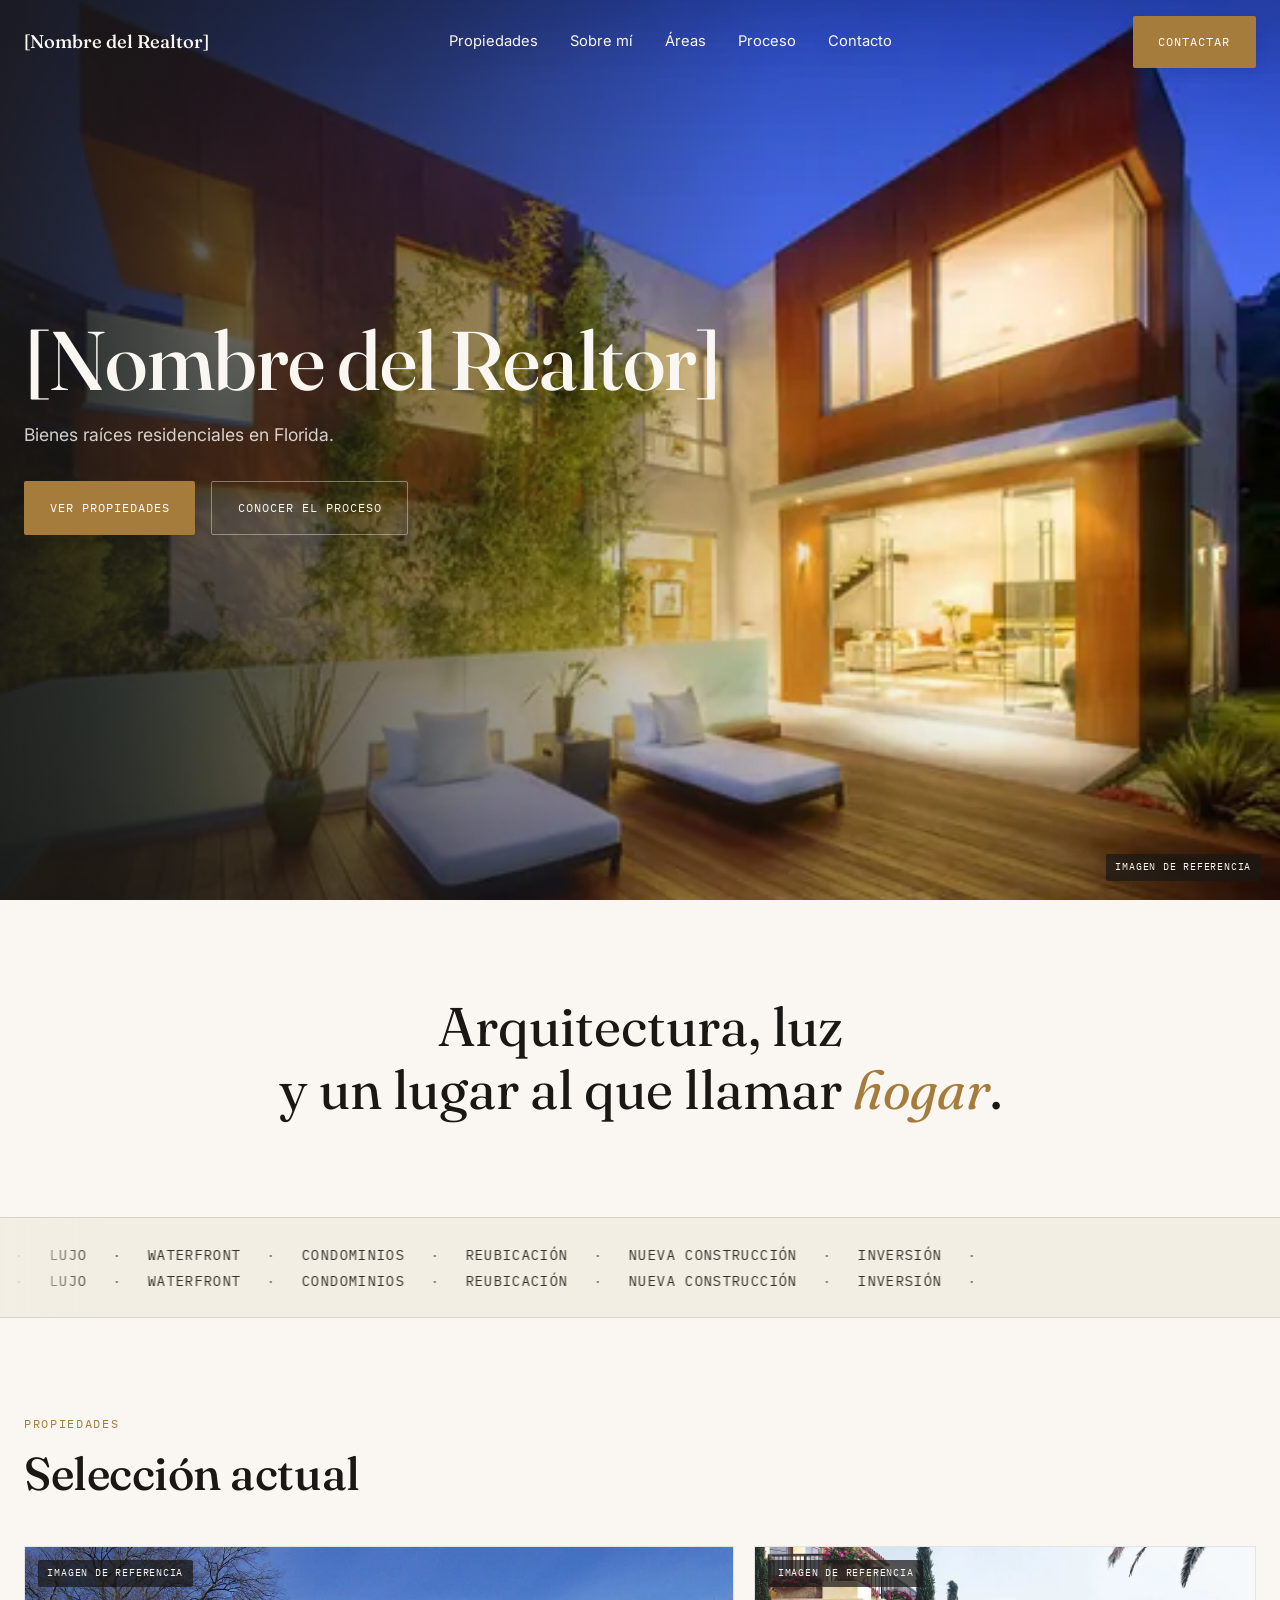
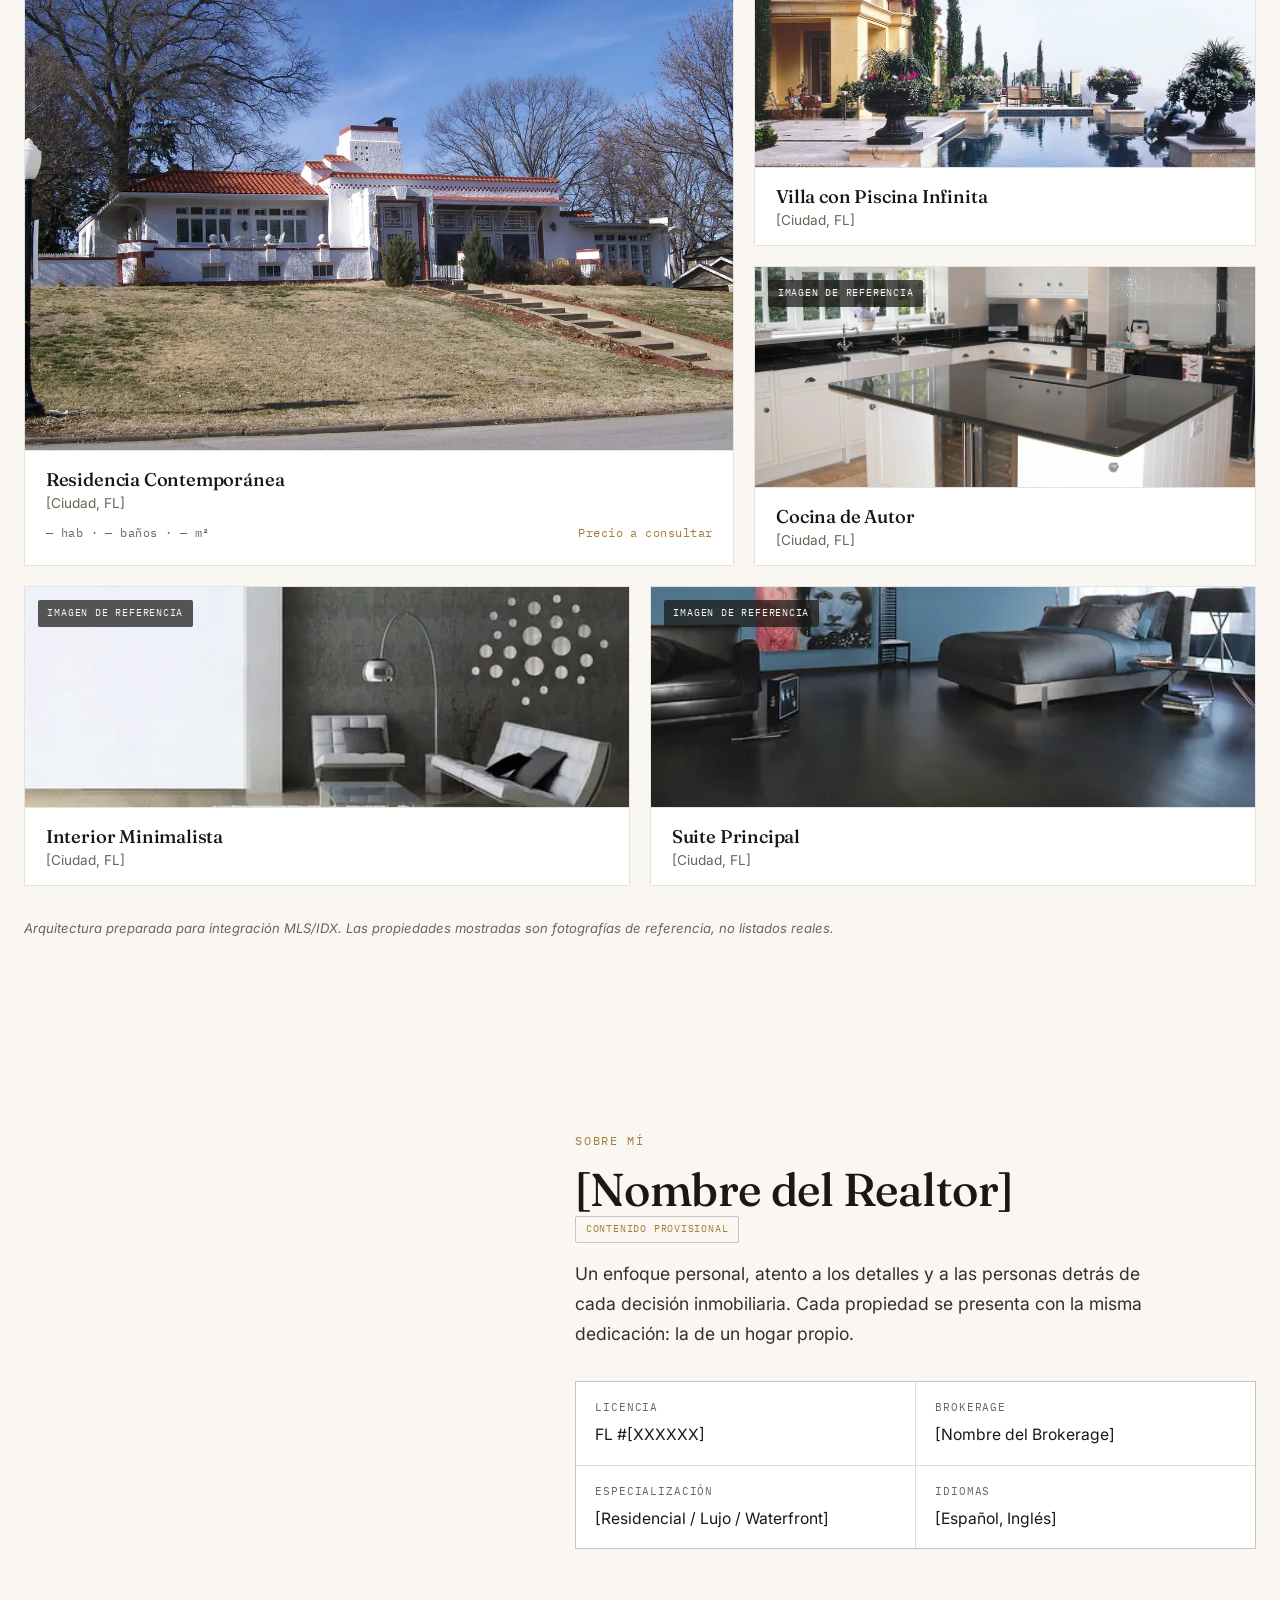
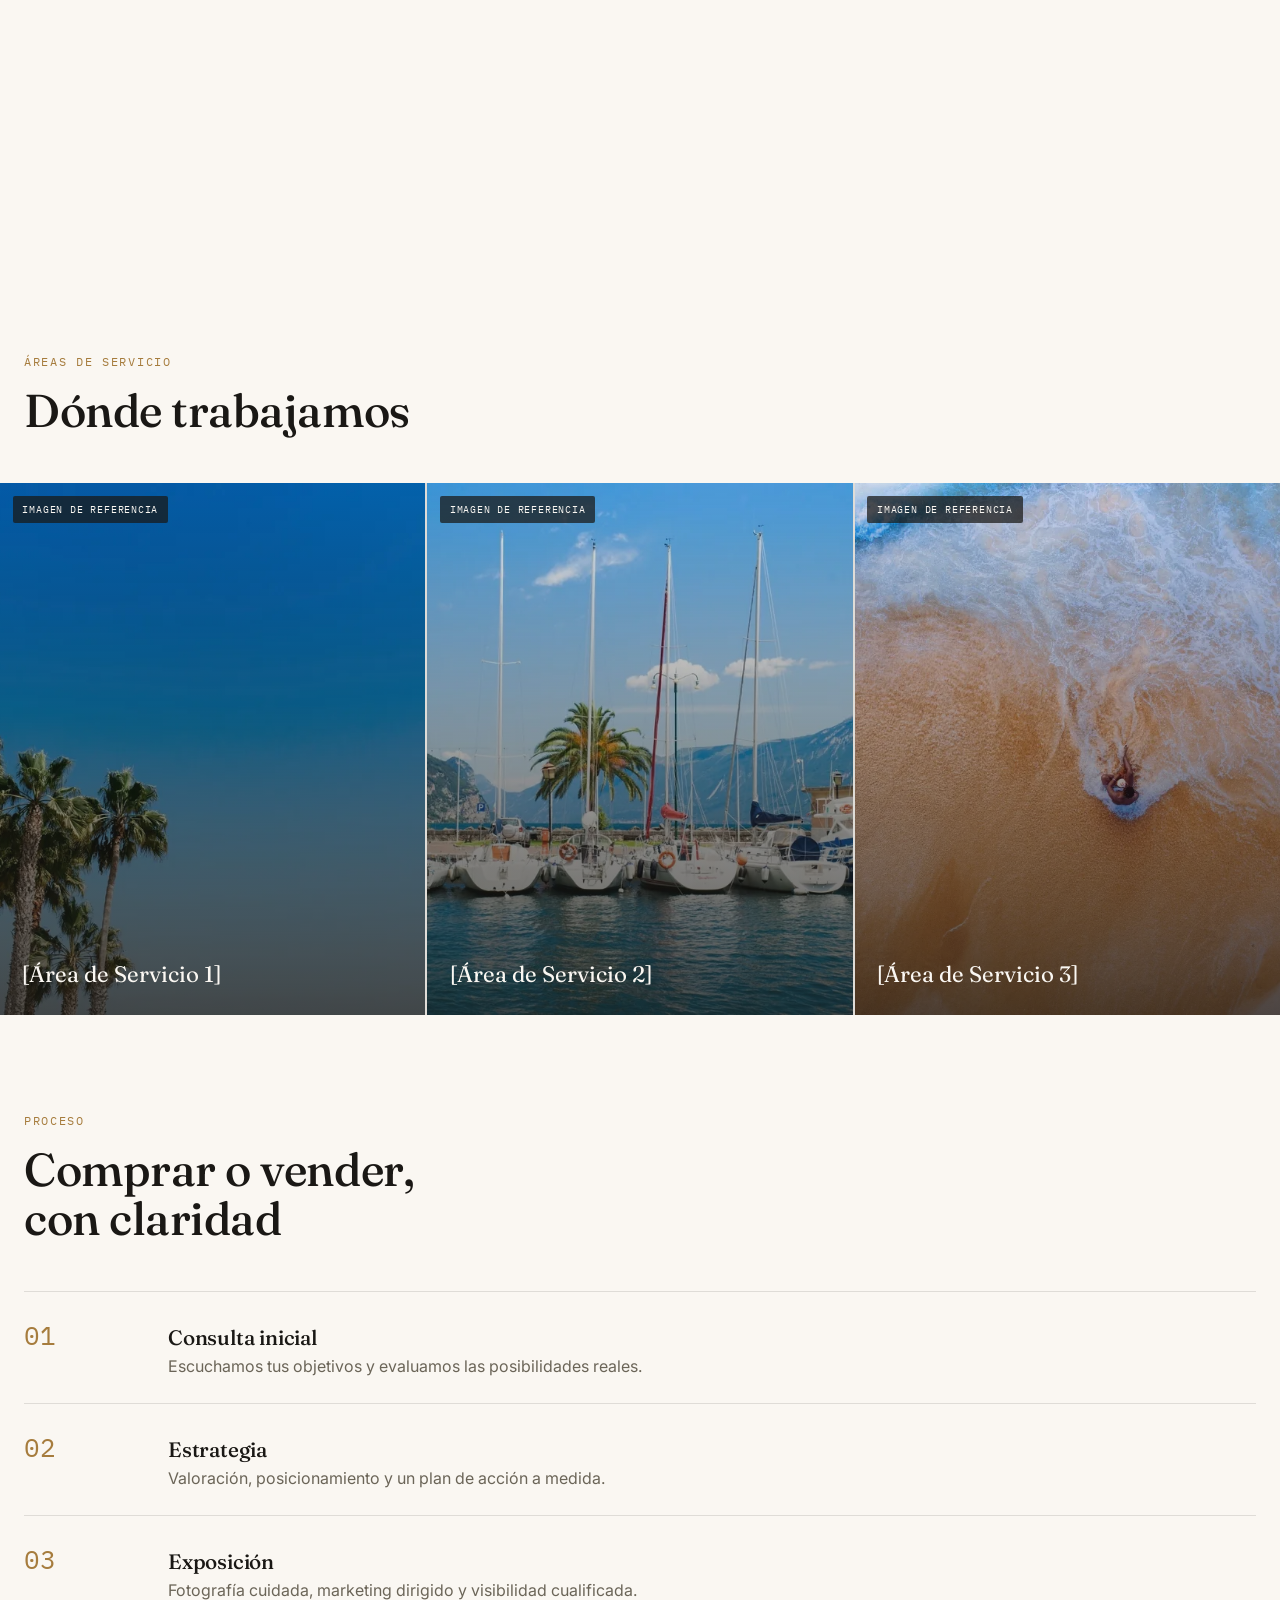
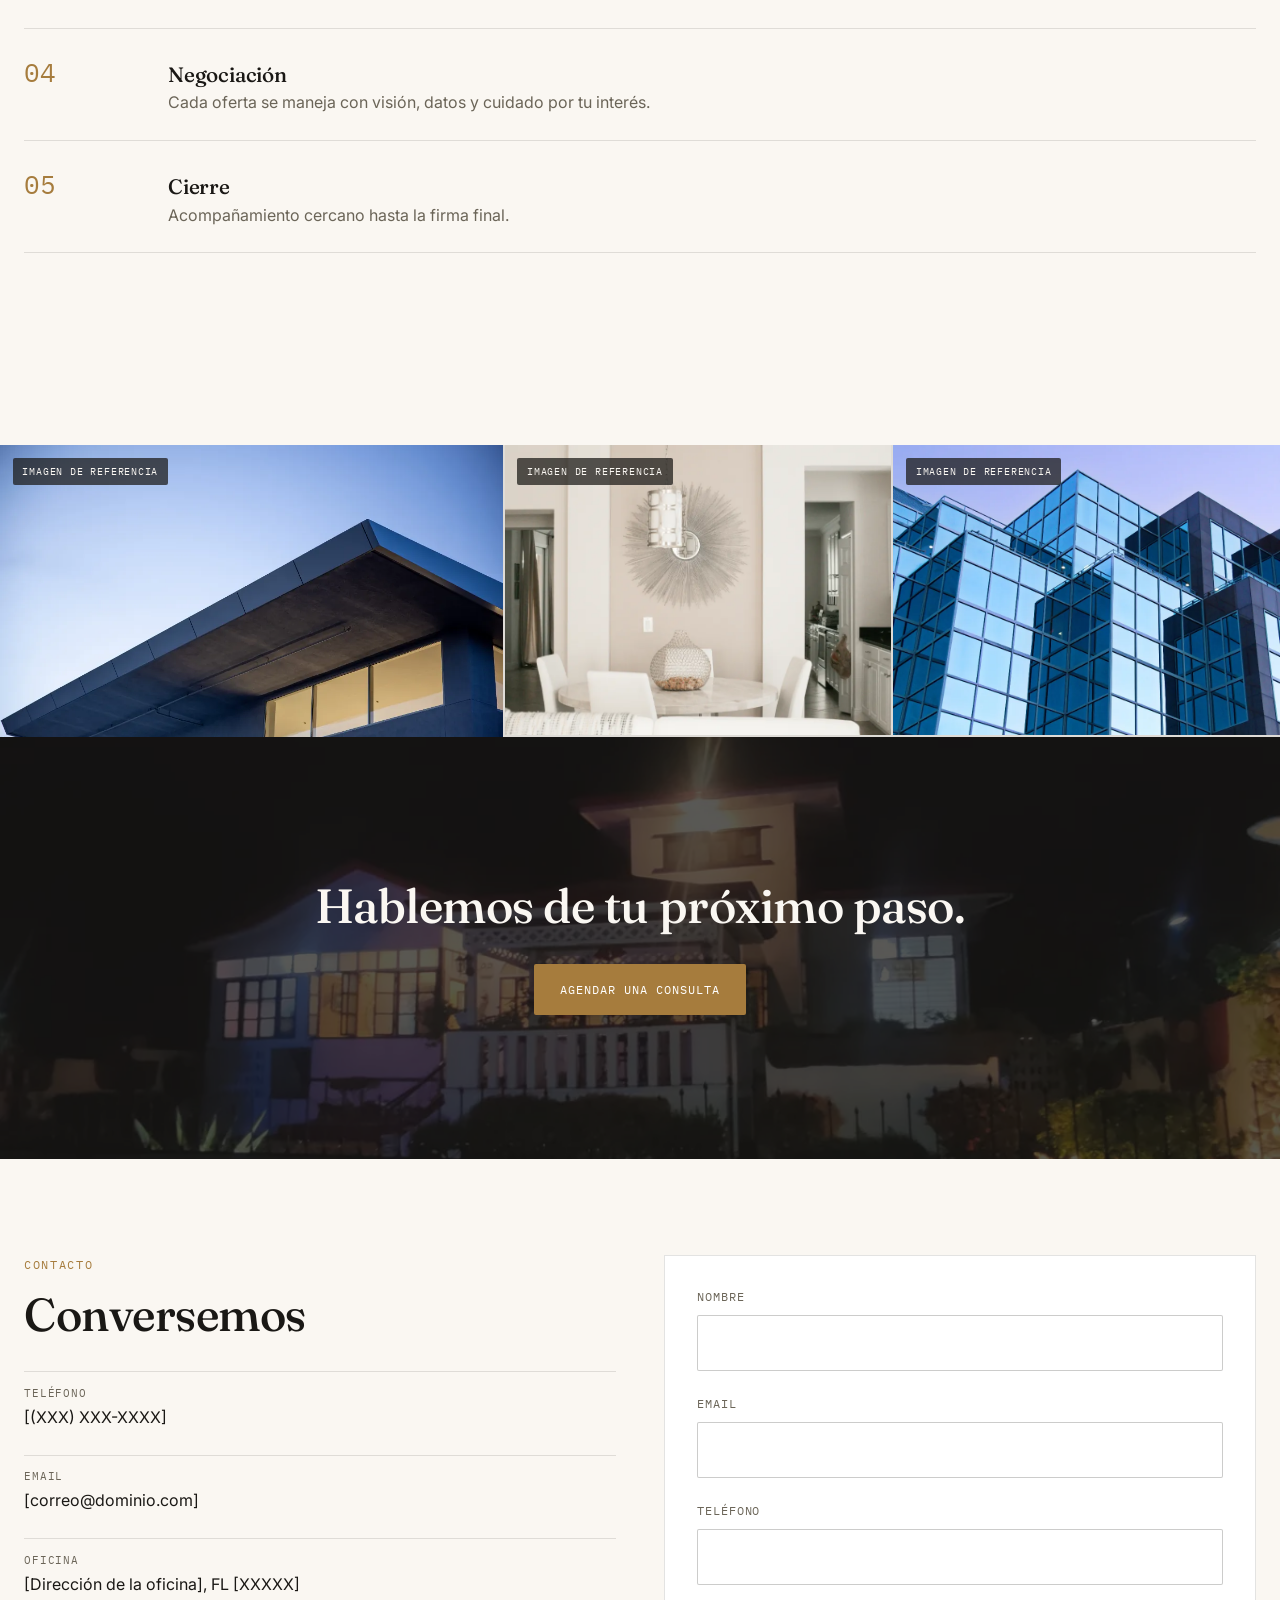
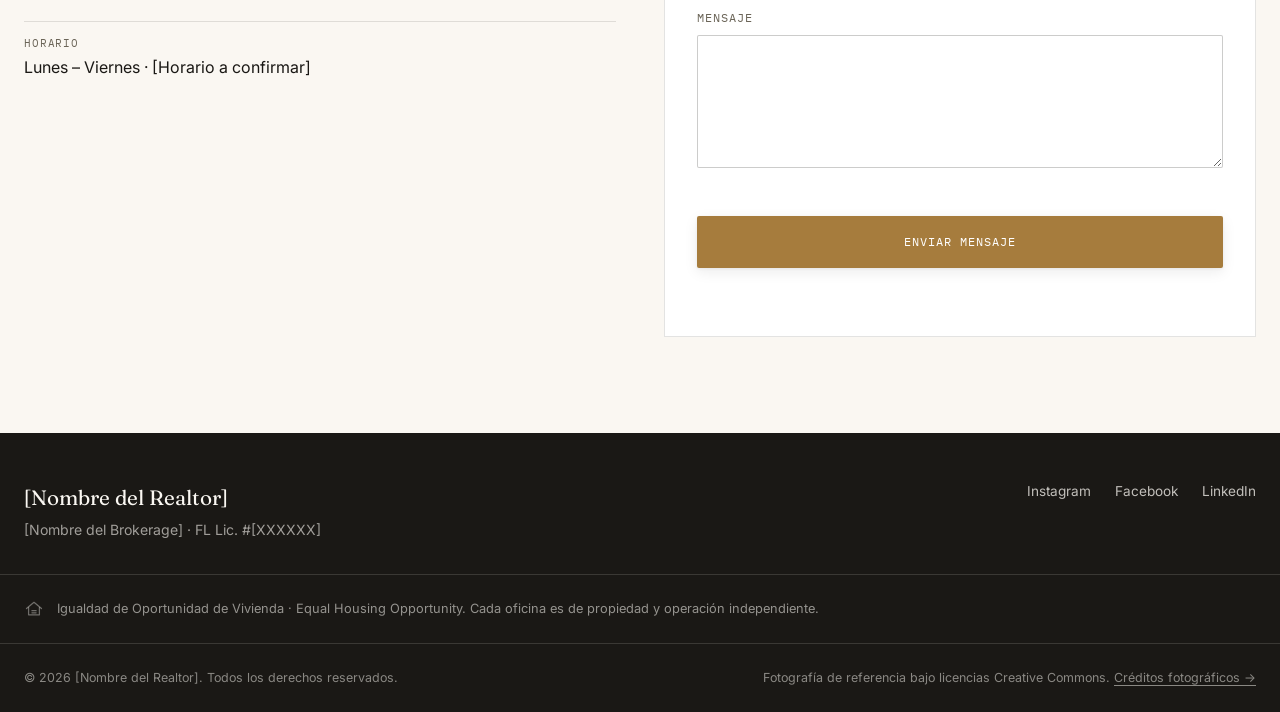
==== index.html @ 6a0f9789 "Initial commit: Florida Realtor premium editorial website Static HTML/CSS/vanilla JS site ("Editoria" ====
<!doctype html>
<html lang="es">
<head>
  <meta charset="utf-8" />
  <meta name="viewport" content="width=device-width, initial-scale=1" />
  <title>[Nombre del Realtor] · Bienes Raíces Residenciales en Florida</title>
  <meta name="description" content="[Nombre del Realtor] — bienes raíces residenciales en [Área de Servicio], Florida. Propiedades seleccionadas, acompañamiento cercano en cada compra o venta." />
  <meta name="robots" content="index, follow" />

  <!-- Open Graph -->
  <meta property="og:type" content="website" />
  <meta property="og:title" content="[Nombre del Realtor] · Bienes Raíces Residenciales en Florida" />
  <meta property="og:description" content="Propiedades seleccionadas y acompañamiento cercano en [Área de Servicio], Florida." />
  <meta property="og:image" content="assets/img/hero.webp" />

  <!-- Fonts -->
  <link rel="preconnect" href="https://fonts.googleapis.com" />
  <link rel="preconnect" href="https://fonts.gstatic.com" crossorigin />
  <link rel="stylesheet" href="https://fonts.googleapis.com/css2?family=Fraunces:ital,opsz,wght@0,9..144,300;0,9..144,400;0,9..144,500;0,9..144,600;1,9..144,400;1,9..144,500&family=Inter:wght@300;400;500;600;700&family=IBM+Plex+Mono:wght@400;500&display=swap" />

  <!-- Hero image priority -->
  <link rel="preload" as="image" href="assets/img/hero.webp" fetchpriority="high" />

  <link rel="stylesheet" href="styles.css?v=20260813" />

  <!-- SEO local: schema.org RealEstateAgent — placeholders, completar con datos reales -->
  <script type="application/ld+json">
  {
    "@context": "https://schema.org",
    "@type": "RealEstateAgent",
    "name": "[Nombre del Realtor]",
    "worksFor": { "@type": "Organization", "name": "[Nombre del Brokerage]" },
    "areaServed": ["[Área de Servicio 1]", "[Área de Servicio 2]", "[Área de Servicio 3]"],
    "address": { "@type": "PostalAddress", "addressRegion": "FL", "addressCountry": "US" },
    "telephone": "[(XXX) XXX-XXXX]",
    "url": "https://example.com"
  }
  </script>
</head>
<body>
  <a class="skip-link" href="#contenido">Saltar al contenido</a>

  <!-- Custom cursor (desktop, fine pointer only) -->
  <div class="cursor" data-cursor-root aria-hidden="true">
    <span class="cursor-dot"></span>
    <span class="cursor-ring"></span>
  </div>

  <!-- ============ NAVIGATION ============ -->
  <header class="nav" data-nav>
    <div class="nav-inner">
      <a class="nav-brand" href="#top">[Nombre del Realtor]</a>
      <nav class="nav-links" aria-label="Navegación principal">
        <a class="nav-link" href="#propiedades">Propiedades</a>
        <a class="nav-link" href="#sobre-mi">Sobre mí</a>
        <a class="nav-link" href="#areas">Áreas</a>
        <a class="nav-link" href="#proceso">Proceso</a>
        <a class="nav-link" href="#contacto">Contacto</a>
      </nav>
      <a class="btn btn-nav-cta" href="#contacto">Contactar</a>
      <button class="nav-burger" type="button" data-nav-burger aria-expanded="false" aria-controls="nav-mobile" aria-label="Abrir menú">
        <span></span><span></span>
      </button>
    </div>
  </header>

  <!-- Fullscreen mobile menu -->
  <nav id="nav-mobile" class="nav-mobile" data-nav-mobile aria-hidden="true" aria-label="Navegación móvil">
    <a class="nav-mobile-link" href="#propiedades">Propiedades</a>
    <a class="nav-mobile-link" href="#sobre-mi">Sobre mí</a>
    <a class="nav-mobile-link" href="#areas">Áreas</a>
    <a class="nav-mobile-link" href="#proceso">Proceso</a>
    <a class="nav-mobile-link" href="#contacto">Contacto</a>
    <a class="btn btn-mobile-cta" href="#contacto">Contactar</a>
  </nav>

  <main id="contenido">

    <!-- ============ HERO ============ -->
    <section class="hero" id="top" data-hero>
      <div class="hero-media">
        <img class="hero-img" src="assets/img/hero.webp" alt="Fachada de vivienda contemporánea al atardecer — fotografía de referencia" fetchpriority="high" loading="eager" decoding="sync" />
      </div>
      <span class="ref-badge ref-badge--hero">Imagen de referencia</span>
      <div class="hero-vignette" aria-hidden="true"></div>
      <div class="hero-scrim" aria-hidden="true"></div>
      <div class="hero-grain" aria-hidden="true"></div>
      <div class="hero-inner">
        <h1 class="hero-title">[Nombre del Realtor]</h1>
        <p class="hero-sub">Bienes raíces residenciales en Florida.</p>
        <div class="hero-actions">
          <a class="btn btn-primary" href="#propiedades">Ver propiedades</a>
          <a class="btn btn-ghost-hero" href="#proceso">Conocer el proceso</a>
        </div>
      </div>
    </section>

    <!-- ============ STATEMENT ============ -->
    <section class="statement">
      <p class="statement-text" data-reveal data-split="lines">Arquitectura, luz<br>y un lugar al que llamar <em>hogar</em>.</p>
    </section>

    <!-- ============ SPECIALTIES MARQUEE ============ -->
    <div class="marquee" aria-hidden="true">
      <div class="marquee-track" data-marquee>
        <span>RESIDENCIAL</span><span>·</span>
        <span>LUJO</span><span>·</span>
        <span>WATERFRONT</span><span>·</span>
        <span>CONDOMINIOS</span><span>·</span>
        <span>REUBICACIÓN</span><span>·</span>
        <span>NUEVA CONSTRUCCIÓN</span><span>·</span>
        <span>INVERSIÓN</span><span>·</span>
      </div>
    </div>

    <!-- ============ FEATURED PROPERTIES ============ -->
    <section class="section" id="propiedades">
      <div class="section-head" data-reveal>
        <span class="eyebrow">Propiedades</span>
        <h2 class="section-title">Selección actual</h2>
      </div>

      <div class="bento">
        <article class="card card-property" data-reveal>
          <span class="ref-badge">Imagen de referencia</span>
          <div class="card-media">
            <img class="card-img" src="assets/img/featured-02.webp" alt="Fachada de vivienda blanca de estilo mediterráneo — fotografía de referencia" loading="lazy" decoding="async" />
          </div>
          <div class="card-meta">
            <h3 class="card-title">Residencia Contemporánea</h3>
            <p class="card-loc">[Ciudad, FL]</p>
            <p class="card-data">— hab · — baños · — m² <span class="card-price">Precio a consultar</span></p>
          </div>
        </article>

        <article class="card card-property" data-reveal>
          <span class="ref-badge">Imagen de referencia</span>
          <div class="card-media">
            <img class="card-img" src="assets/img/featured-04.webp" alt="Piscina infinita frente a residencia mediterránea — fotografía de referencia" loading="lazy" decoding="async" />
          </div>
          <div class="card-meta">
            <h3 class="card-title">Villa con Piscina Infinita</h3>
            <p class="card-loc">[Ciudad, FL]</p>
            <p class="card-data">— hab · — baños · — m² <span class="card-price">Precio a consultar</span></p>
          </div>
        </article>

        <article class="card card-property" data-reveal>
          <span class="ref-badge">Imagen de referencia</span>
          <div class="card-media">
            <img class="card-img" src="assets/img/featured-03.webp" alt="Cocina moderna con isla de mármol — fotografía de referencia" loading="lazy" decoding="async" />
          </div>
          <div class="card-meta">
            <h3 class="card-title">Cocina de Autor</h3>
            <p class="card-loc">[Ciudad, FL]</p>
            <p class="card-data">— hab · — baños · — m² <span class="card-price">Precio a consultar</span></p>
          </div>
        </article>

        <article class="card card-property" data-reveal>
          <span class="ref-badge">Imagen de referencia</span>
          <div class="card-media">
            <img class="card-img" src="assets/img/featured-01.webp" alt="Sala de estar minimalista con luz natural — fotografía de referencia" loading="lazy" decoding="async" />
          </div>
          <div class="card-meta">
            <h3 class="card-title">Interior Minimalista</h3>
            <p class="card-loc">[Ciudad, FL]</p>
            <p class="card-data">— hab · — baños · — m² <span class="card-price">Precio a consultar</span></p>
          </div>
        </article>

        <article class="card card-property" data-reveal>
          <span class="ref-badge">Imagen de referencia</span>
          <div class="card-media">
            <img class="card-img" src="assets/img/featured-05.webp" alt="Dormitorio principal con luz natural — fotografía de referencia" loading="lazy" decoding="async" />
          </div>
          <div class="card-meta">
            <h3 class="card-title">Suite Principal</h3>
            <p class="card-loc">[Ciudad, FL]</p>
            <p class="card-data">— hab · — baños · — m² <span class="card-price">Precio a consultar</span></p>
          </div>
        </article>
      </div>

      <p class="idx-note">Arquitectura preparada para integración MLS/IDX. Las propiedades mostradas son fotografías de referencia, no listados reales.</p>
    </section>

    <!-- ============ ABOUT THE REALTOR ============ -->
    <section class="section about" id="sobre-mi">
      <div class="about-figure" data-reveal-mask>
        <span class="ref-badge">Imagen de referencia</span>
        <img src="assets/img/portrait-realtor.webp" alt="Retrato profesional — fotografía de referencia, a sustituir por foto real" loading="lazy" decoding="async" />
      </div>
      <div class="about-text">
        <span class="eyebrow" data-reveal>Sobre mí</span>
        <h2 class="section-title" data-reveal>[Nombre del Realtor]</h2>
        <span class="ref-badge ref-badge--inline" data-reveal>Contenido provisional</span>
        <p class="about-bio" data-reveal>Un enfoque personal, atento a los detalles y a las personas detrás de cada decisión inmobiliaria. Cada propiedad se presenta con la misma dedicación: la de un hogar propio.</p>
        <dl class="credentials" data-reveal>
          <div class="credential"><dt>Licencia</dt><dd>FL #[XXXXXX]</dd></div>
          <div class="credential"><dt>Brokerage</dt><dd>[Nombre del Brokerage]</dd></div>
          <div class="credential"><dt>Especialización</dt><dd>[Residencial / Lujo / Waterfront]</dd></div>
          <div class="credential"><dt>Idiomas</dt><dd>[Español, Inglés]</dd></div>
        </dl>
      </div>
    </section>

    <!-- ============ AREAS SERVED ============ -->
    <section class="section-flush" id="areas">
      <div class="section-head section-head--pad" data-reveal>
        <span class="eyebrow">Áreas de servicio</span>
        <h2 class="section-title">Dónde trabajamos</h2>
      </div>
      <div class="areas">
        <a class="area-card" href="#contacto" data-reveal>
          <span class="ref-badge">Imagen de referencia</span>
          <img class="area-img" src="assets/img/areas-01.webp" alt="Palmeras contra cielo azul — fotografía de referencia" loading="lazy" decoding="async" />
          <span class="area-overlay" aria-hidden="true"></span>
          <span class="area-name">[Área de Servicio 1]</span>
        </a>
        <a class="area-card" href="#contacto" data-reveal>
          <span class="ref-badge">Imagen de referencia</span>
          <img class="area-img" src="assets/img/areas-02.webp" alt="Marina con veleros — fotografía de referencia" loading="lazy" decoding="async" />
          <span class="area-overlay" aria-hidden="true"></span>
          <span class="area-name">[Área de Servicio 2]</span>
        </a>
        <a class="area-card" href="#contacto" data-reveal>
          <span class="ref-badge">Imagen de referencia</span>
          <img class="area-img" src="assets/img/areas-03.webp" alt="Vista aérea de costa — fotografía de referencia" loading="lazy" decoding="async" />
          <span class="area-overlay" aria-hidden="true"></span>
          <span class="area-name">[Área de Servicio 3]</span>
        </a>
      </div>
    </section>

    <!-- ============ BUYING / SELLING PROCESS ============ -->
    <section class="section process" id="proceso">
      <div class="section-head" data-reveal>
        <span class="eyebrow">Proceso</span>
        <h2 class="section-title">Comprar o vender, con claridad</h2>
      </div>
      <ol class="process-list">
        <li class="process-item" data-reveal>
          <span class="process-num">01</span>
          <div><h3 class="process-title">Consulta inicial</h3><p class="process-text">Escuchamos tus objetivos y evaluamos las posibilidades reales.</p></div>
        </li>
        <li class="process-item" data-reveal>
          <span class="process-num">02</span>
          <div><h3 class="process-title">Estrategia</h3><p class="process-text">Valoración, posicionamiento y un plan de acción a medida.</p></div>
        </li>
        <li class="process-item" data-reveal>
          <span class="process-num">03</span>
          <div><h3 class="process-title">Exposición</h3><p class="process-text">Fotografía cuidada, marketing dirigido y visibilidad cualificada.</p></div>
        </li>
        <li class="process-item" data-reveal>
          <span class="process-num">04</span>
          <div><h3 class="process-title">Negociación</h3><p class="process-text">Cada oferta se maneja con visión, datos y cuidado por tu interés.</p></div>
        </li>
        <li class="process-item" data-reveal>
          <span class="process-num">05</span>
          <div><h3 class="process-title">Cierre</h3><p class="process-text">Acompañamiento cercano hasta la firma final.</p></div>
        </li>
      </ol>
    </section>

    <!-- ============ GALLERY ============ -->
    <section class="section-flush gallery">
      <div class="gallery-grid">
        <figure class="gallery-item gallery-item--tall" data-reveal>
          <span class="ref-badge">Imagen de referencia</span>
          <img src="assets/img/gallery-01.webp" alt="Detalle arquitectónico de cubierta al atardecer — fotografía de referencia" loading="lazy" decoding="async" />
        </figure>
        <figure class="gallery-item" data-reveal>
          <span class="ref-badge">Imagen de referencia</span>
          <img src="assets/img/gallery-02.webp" alt="Comedor moderno con luz natural — fotografía de referencia" loading="lazy" decoding="async" />
        </figure>
        <figure class="gallery-item" data-reveal>
          <span class="ref-badge">Imagen de referencia</span>
          <img src="assets/img/gallery-03.webp" alt="Fachada de vidrio moderna al atardecer — fotografía de referencia" loading="lazy" decoding="async" />
        </figure>
      </div>
      <!-- Testimonials: sección omitida intencionalmente — se incorporará cuando existan testimonios reales de clientes -->
    </section>

    <!-- ============ CTA ============ -->
    <section class="cta">
      <img class="cta-bg" src="assets/img/cta-bg.webp" alt="Residencia iluminada al anochecer — fotografía de referencia" loading="lazy" decoding="async" />
      <div class="cta-tint" aria-hidden="true"></div>
      <div class="cta-inner" data-reveal>
        <h2 class="cta-title">Hablemos de tu próximo paso.</h2>
        <a class="btn btn-primary" href="#contacto">Agendar una consulta</a>
      </div>
    </section>

    <!-- ============ CONTACT ============ -->
    <section class="section contact" id="contacto">
      <div class="contact-info" data-reveal>
        <span class="eyebrow">Contacto</span>
        <h2 class="section-title">Conversemos</h2>
        <ul class="contact-list">
          <li><span class="contact-label">Teléfono</span><a href="tel:">[(XXX) XXX-XXXX]</a></li>
          <li><span class="contact-label">Email</span><a href="mailto:">[correo@dominio.com]</a></li>
          <li><span class="contact-label">Oficina</span><span>[Dirección de la oficina], FL [XXXXX]</span></li>
          <li><span class="contact-label">Horario</span><span>Lunes – Viernes · [Horario a confirmar]</span></li>
        </ul>
      </div>
      <form class="contact-form" data-reveal novalidate>
        <div class="field">
          <label for="f-name">Nombre</label>
          <input id="f-name" name="name" type="text" autocomplete="name" required />
        </div>
        <div class="field">
          <label for="f-email">Email</label>
          <input id="f-email" name="email" type="email" autocomplete="email" required />
        </div>
        <div class="field">
          <label for="f-phone">Teléfono</label>
          <input id="f-phone" name="phone" type="tel" autocomplete="tel" />
        </div>
        <div class="field">
          <label for="f-message">Mensaje</label>
          <textarea id="f-message" name="message" rows="4" required></textarea>
        </div>
        <button class="btn btn-primary btn-submit" type="submit">
          <span class="btn-label">Enviar mensaje</span>
        </button>
        <p class="form-status" data-form-status role="status" aria-live="polite"></p>
      </form>
    </section>
  </main>

  <!-- ============ FOOTER ============ -->
  <footer class="footer">
    <div class="footer-top">
      <div class="footer-brand">
        <p class="footer-name">[Nombre del Realtor]</p>
        <p class="footer-brokerage">[Nombre del Brokerage] · FL Lic. #[XXXXXX]</p>
      </div>
      <nav class="footer-social" aria-label="Redes sociales">
        <a href="#" aria-label="Instagram">Instagram</a>
        <a href="#" aria-label="Facebook">Facebook</a>
        <a href="#" aria-label="LinkedIn">LinkedIn</a>
      </nav>
    </div>
    <div class="footer-eho">
      <svg class="eho-icon" viewBox="0 0 24 24" width="20" height="20" aria-hidden="true" focusable="false">
        <path d="M3 11.5 12 4l9 7.5" fill="none" stroke="currentColor" stroke-width="1.5" stroke-linecap="round" stroke-linejoin="round"/>
        <path d="M5.5 10v9h13v-9" fill="none" stroke="currentColor" stroke-width="1.5" stroke-linecap="round" stroke-linejoin="round"/>
        <line x1="9.5" y1="14" x2="14.5" y2="14" stroke="currentColor" stroke-width="1.5" stroke-linecap="round"/>
        <line x1="9.5" y1="16.5" x2="14.5" y2="16.5" stroke="currentColor" stroke-width="1.5" stroke-linecap="round"/>
      </svg>
      <p>Igualdad de Oportunidad de Vivienda · Equal Housing Opportunity. Cada oficina es de propiedad y operación independiente.</p>
    </div>
    <div class="footer-bottom">
      <p>© <span data-year>2026</span> [Nombre del Realtor]. Todos los derechos reservados.</p>
      <p class="footer-credits">Fotografía de referencia bajo licencias Creative Commons. <a href="creditos.html">Créditos fotográficos →</a></p>
    </div>
  </footer>

  <!-- libs first (defer keeps order) -->
  <script defer src="lib/gsap.min.js"></script>

  <!-- brand data -->
  <script defer src="lib/manifest.js"></script>

  <!-- entry point -->
  <script defer src="main.js?v=20260813"></script>
</body>
</html>
---- styles.css ----
/* =============================================================
   FLORIDA REALTOR — Editorial de Arquitectura y Luz
   1. Tokens
   ============================================================= */
:root {
  /* Color */
  --bg:          #FAF7F2;
  --bg-2:        #F3EEE4;
  --surface:     #FFFFFF;
  --ink:         #1A1815;
  --ink-soft:    #332F29;
  --muted:       #6B6558;
  --accent:      #A67C3D;
  --accent-ink:  #FFFFFF;
  --accent-2:    #2F4F4A;
  --line:        rgba(26,24,21,0.12);
  --line-strong: rgba(26,24,21,0.22);
  --scrim:       rgba(26,24,21,0.55);

  /* Type */
  --font-display: "Fraunces", ui-serif, Georgia, serif;
  --font-body:    "Inter", -apple-system, BlinkMacSystemFont, "Segoe UI", system-ui, sans-serif;
  --font-mono:    "IBM Plex Mono", SFMono-Regular, ui-monospace, monospace;

  /* Spacing (8pt-ish scale) */
  --space-1: 0.5rem;
  --space-2: 1rem;
  --space-3: 1.5rem;
  --space-4: 2rem;
  --space-5: 3rem;
  --space-6: 4.5rem;
  --space-7: 6rem;
  --space-8: 9rem;

  /* Easings */
  --ease-out:    cubic-bezier(0.16, 1, 0.3, 1);
  --ease-in:     cubic-bezier(0.7, 0, 0.84, 0);
  --ease-soft:   cubic-bezier(0.25, 0.46, 0.45, 0.94);

  --radius: 2px;
  --container: 1360px;
  --nav-h: 84px;
}

/* =============================================================
   2. Reset & base
   ============================================================= */
*, *::before, *::after { box-sizing: border-box; margin: 0; }
html {
  -webkit-text-size-adjust: 100%;
  tab-size: 2;
  scroll-behavior: smooth;
  overflow-x: clip;
}
@media (prefers-reduced-motion: reduce) {
  html { scroll-behavior: auto; }
}
body {
  background: var(--bg);
  color: var(--ink);
  font-family: var(--font-body);
  font-size: 16px;
  line-height: 1.6;
  -webkit-font-smoothing: antialiased;
  -moz-osx-font-smoothing: grayscale;
  text-rendering: optimizeLegibility;
  overflow-x: clip;
  overscroll-behavior-y: none;
}
img, svg, video { display: block; max-width: 100%; }
img { height: auto; }
button { font: inherit; color: inherit; cursor: pointer; border: 0; background: none; }
a { color: inherit; text-decoration: none; }
p { text-wrap: pretty; }
h1, h2, h3, h4 { text-wrap: balance; line-height: 1.05; letter-spacing: -0.01em; font-family: var(--font-display); font-weight: 500; }
ul, ol { list-style: none; padding: 0; }
::selection { background: var(--accent); color: var(--accent-ink); }

:focus-visible {
  outline: 2px solid var(--accent);
  outline-offset: 3px;
  border-radius: 2px;
}

/* =============================================================
   3. Utilities
   ============================================================= */
.skip-link {
  position: fixed; top: -100px; left: 1rem; z-index: 9999;
  padding: .8rem 1.2rem; background: var(--ink); color: var(--bg);
  border-radius: 4px; font-weight: 500; transition: top .3s var(--ease-out);
}
.skip-link:focus { top: 1rem; }

.section {
  max-width: var(--container);
  margin-inline: auto;
  padding: var(--space-7) var(--space-3);
}
.section-flush { padding-block: var(--space-7) 0; }
.section-flush + .section-flush { padding-block: 0; }

.section-head { max-width: 640px; margin-bottom: var(--space-5); }
.section-head--pad { padding-inline: var(--space-3); max-width: none; }

.eyebrow {
  display: block;
  font-family: var(--font-mono);
  font-size: 0.75rem;
  letter-spacing: 0.14em;
  text-transform: uppercase;
  color: var(--accent);
  margin-bottom: var(--space-2);
}

.section-title {
  font-size: clamp(2rem, 3.6vw, 3.2rem);
  font-weight: 500;
  color: var(--ink);
}

/* Reference-photo disclosure badge */
.ref-badge {
  position: absolute; top: 0.8rem; left: 0.8rem; z-index: 3;
  font-family: var(--font-mono);
  font-size: 0.62rem;
  letter-spacing: 0.08em;
  text-transform: uppercase;
  color: var(--bg);
  background: rgba(26,24,21,0.72);
  padding: 0.35rem 0.6rem;
  border-radius: 2px;
  pointer-events: none;
}
.ref-badge--inline {
  position: static;
  display: inline-block;
  color: var(--accent);
  background: transparent;
  padding: 0;
  margin-bottom: var(--space-2);
  border: 1px solid var(--line-strong);
  padding: 0.3rem 0.6rem;
}

/* =============================================================
   4. Components — buttons, nav, cursor, marquee, form
   ============================================================= */
.btn {
  display: inline-flex; align-items: center; gap: 0.5rem;
  font-family: var(--font-mono);
  font-size: 0.78rem;
  letter-spacing: 0.08em;
  text-transform: uppercase;
  padding: 1rem 1.6rem;
  background: var(--accent);
  color: var(--accent-ink);
  border-radius: var(--radius);
  box-shadow: 0 4px 14px rgba(26,24,21,0.08), 0 1px 3px rgba(26,24,21,0.06);
  transition: transform .45s var(--ease-soft), box-shadow .45s var(--ease-soft);
}
.btn:hover {
  transform: translateY(-4px);
  box-shadow: 0 22px 44px rgba(26,24,21,0.18), 0 10px 22px rgba(166,124,61,0.25);
}
.btn:active { transform: translateY(-1px); transition-duration: .12s; }

.btn-nav-cta { display: none; }
@media (min-width: 720px) { .btn-nav-cta { display: inline-flex; } }

/* Custom cursor */
.cursor {
  position: fixed; top: 0; left: 0;
  pointer-events: none; z-index: 9999;
  display: none;
  mix-blend-mode: difference;
  opacity: 0;
  transition: opacity .25s var(--ease-out);
}
.cursor.is-ready { opacity: 1; }
@media (hover: hover) and (pointer: fine) { .cursor { display: block; } }
.cursor-dot, .cursor-ring { position: fixed; top: 0; left: 0; pointer-events: none; will-change: transform; }
.cursor-dot { width: 5px; height: 5px; margin: -2.5px; background: var(--bg); border-radius: 50%; }
.cursor-ring {
  width: 30px; height: 30px; margin: -15px; border: 1px solid var(--bg); border-radius: 50%;
  /* Growth on hover is driven by a scale() factor baked into the translate3d()
     string main.js writes each frame (lerped there for smoothness) — never
     width/height/margin, which would thrash layout on every animation tick. */
}
.has-cursor, .has-cursor a, .has-cursor button { cursor: none; }

/* Marquee */
.marquee {
  overflow: hidden; position: relative;
  border-block: 1px solid var(--line);
  padding-block: var(--space-3);
  background: var(--bg-2);
}
.marquee::before, .marquee::after {
  content: ""; position: absolute; top: 0; bottom: 0; width: 100px; z-index: 2; pointer-events: none;
}
.marquee::before { left: 0;  background: linear-gradient(90deg, var(--bg-2), transparent); }
.marquee::after  { right: 0; background: linear-gradient(270deg, var(--bg-2), transparent); }
.marquee-track {
  display: inline-flex; gap: 1.6rem; white-space: nowrap; will-change: transform;
  font-family: var(--font-mono); font-size: 0.85rem; letter-spacing: 0.1em; color: var(--muted);
}
.marquee-track span:nth-child(odd) { color: var(--ink-soft); }

/* Forms */
.field { margin-bottom: var(--space-3); }
.field label {
  display: block; font-family: var(--font-mono); font-size: 0.72rem;
  letter-spacing: 0.08em; text-transform: uppercase; color: var(--muted);
  margin-bottom: 0.5rem;
}
.field input, .field textarea {
  width: 100%; font: inherit; font-size: 1rem; color: var(--ink);
  background: var(--surface); border: 1px solid var(--line-strong);
  border-radius: var(--radius); padding: 0.9rem 1rem;
  transition: border-color .3s var(--ease-out), box-shadow .3s var(--ease-out);
}
.field input:focus, .field textarea:focus {
  outline: none; border-color: var(--accent);
  box-shadow: 0 0 0 3px rgba(166,124,61,0.18);
}
.btn-submit { width: 100%; justify-content: center; margin-top: var(--space-2); }
.btn-submit[disabled] { opacity: 0.6; pointer-events: none; }
.form-status { margin-top: var(--space-2); font-size: 0.9rem; color: var(--accent-2); min-height: 1.4em; }

/* =============================================================
   5. Navigation
   ============================================================= */
.nav {
  position: fixed; top: 0; inset-inline: 0; z-index: 100;
  height: var(--nav-h);
  transition: background-color .4s var(--ease-out), box-shadow .4s var(--ease-out);
}
.nav.is-scrolled {
  background: rgba(250,247,242,0.92);
  backdrop-filter: blur(12px);
  -webkit-backdrop-filter: blur(12px);
  box-shadow: 0 1px 0 var(--line);
}
.nav-inner {
  max-width: var(--container); margin-inline: auto; height: 100%;
  padding-inline: var(--space-3);
  display: flex; align-items: center; justify-content: space-between; gap: var(--space-3);
}
.nav-brand {
  font-family: var(--font-display); font-size: 1.15rem; font-weight: 500;
  color: var(--ink);
}
.nav:not(.is-scrolled) .nav-brand,
.nav:not(.is-scrolled) .nav-link { color: var(--bg); }
.nav-links { display: none; gap: var(--space-4); }
@media (min-width: 960px) { .nav-links { display: flex; } }
.nav-link {
  position: relative; padding: 0.25rem 0;
  font-size: 0.92rem;
}
.nav-link::after {
  content: ""; position: absolute; left: 0; right: 0; bottom: -3px;
  height: 1px; background: currentColor;
  transform: scaleX(0); transform-origin: right;
  transition: transform .45s var(--ease-soft);
}
.nav-link:hover::after { transform: scaleX(1); transform-origin: left; }

.nav-burger {
  display: grid; gap: 5px; width: 28px; z-index: 110;
}
@media (min-width: 720px) { .nav-burger { display: none; } }
.nav-burger span {
  display: block; height: 2px; background: var(--ink); transition: transform .35s var(--ease-soft), opacity .35s var(--ease-soft);
}
.nav:not(.is-scrolled) .nav-burger span { background: var(--bg); }
.nav-burger[aria-expanded="true"] span { background: var(--bg) !important; }
.nav-burger[aria-expanded="true"] span:first-child { transform: translateY(3.5px) rotate(45deg); }
.nav-burger[aria-expanded="true"] span:last-child { transform: translateY(-3.5px) rotate(-45deg); }

.nav-mobile {
  position: fixed; inset: 0; z-index: 90;
  background: var(--ink); color: var(--bg);
  display: grid; place-items: center; gap: var(--space-3);
  clip-path: inset(0 0 100% 0);
  transition: clip-path .65s var(--ease-soft);
}
.nav-mobile[aria-hidden="false"] { clip-path: inset(0); }
.nav-mobile-link { font-family: var(--font-display); font-size: 1.8rem; }
.btn-mobile-cta { margin-top: var(--space-2); }

/* =============================================================
   6. Hero (provisional)
   ============================================================= */
.hero {
  position: relative;
  min-height: 100vh; min-height: 100svh;
  display: flex;
  overflow: hidden;
  background: var(--ink);
}

/* Full-bleed media with a slow ambient breathing zoom — the "acercamiento y
   alejamiento" from the reference component, done with transform only so it
   never touches layout. Paused under reduced-motion. */
.hero-media { position: absolute; inset: 0; overflow: hidden; }
.hero-img {
  width: 100%; height: 100%; object-fit: cover;
  object-position: 50% 78%;
  transform: scale(1);
  animation: heroBreathe 28s ease-in-out infinite alternate;
  will-change: transform;
}
@keyframes heroBreathe {
  from { transform: scale(1); }
  to   { transform: scale(1.09); }
}
@media (prefers-reduced-motion: reduce) {
  .hero-img { animation: none; }
}

/* Vignette + directional scrim give the shot depth and keep the copy legible
   without flattening the whole frame — top-to-bottom on mobile (content sits
   above the shot), left-to-right on desktop (content sits beside it). */
.hero-vignette {
  position: absolute; inset: 0; pointer-events: none;
  background: radial-gradient(130% 85% at 50% 78%, transparent 38%, rgba(26,24,21,0.6) 100%);
}
.hero-scrim {
  position: absolute; inset: 0; pointer-events: none;
  background: linear-gradient(180deg, rgba(26,24,21,0.92) 0%, rgba(26,24,21,0.55) 40%, rgba(26,24,21,0.1) 68%, transparent 84%);
}
.hero-grain {
  position: absolute; inset: 0; opacity: 0.05; mix-blend-mode: overlay; pointer-events: none;
  background-image: url("data:image/svg+xml;utf8,<svg xmlns='http://www.w3.org/2000/svg' viewBox='0 0 200 200'><filter id='n'><feTurbulence type='fractalNoise' baseFrequency='0.9' numOctaves='3' stitchTiles='stitch'/><feColorMatrix values='0 0 0 0 0 0 0 0 0 0 0 0 0 0 0 0 0 0 0.5 0'/></filter><rect width='100%25' height='100%25' filter='url(%23n)'/></svg>");
  background-size: 220px 220px;
}

.hero-inner {
  position: relative; z-index: 2;
  display: flex; flex-direction: column; justify-content: flex-start;
  width: 100%; max-width: var(--container); margin-inline: auto;
  padding: calc(var(--nav-h) + var(--space-3)) var(--space-3) var(--space-6);
}
.hero-title { font-size: clamp(2.6rem, 7vw, 5.2rem); color: var(--bg); max-width: 16ch; }
.hero-sub { font-size: 1.1rem; color: rgba(250,247,242,0.82); margin-top: var(--space-2); max-width: 34ch; }
.hero-actions { display: flex; flex-wrap: wrap; gap: 1rem; margin-top: var(--space-4); }

.btn-ghost-hero {
  background: transparent; color: var(--bg);
  border: 1px solid rgba(250,247,242,0.4);
  box-shadow: none;
}
.btn-ghost-hero:hover {
  border-color: var(--bg);
  background: rgba(250,247,242,0.08);
  transform: translateY(-4px);
  box-shadow: 0 16px 32px rgba(26,24,21,0.28);
}

.ref-badge--hero { top: auto; left: auto; bottom: 1.2rem; right: 1.2rem; }

@media (min-width: 720px) {
  .hero-img { object-position: 68% 42%; }
  .hero-vignette { background: radial-gradient(120% 90% at 68% 40%, transparent 40%, rgba(26,24,21,0.55) 100%); }
  .hero-scrim { background: linear-gradient(90deg, rgba(26,24,21,0.88) 0%, rgba(26,24,21,0.5) 32%, rgba(26,24,21,0.06) 60%, transparent 78%); }
  .hero-inner { justify-content: center; padding-top: var(--space-3); }
}

/* =============================================================
   7. Statement
   ============================================================= */
.statement {
  max-width: 1000px; margin-inline: auto;
  padding: var(--space-7) var(--space-3);
  text-align: center;
}
.statement-text {
  font-family: var(--font-display); font-weight: 400;
  font-size: clamp(1.9rem, 4.6vw, 3.4rem);
  line-height: 1.15; color: var(--ink);
}
.statement-text em { color: var(--accent); font-style: italic; }

/* =============================================================
   8. Bento — featured properties
   ============================================================= */
.bento {
  display: grid;
  grid-template-columns: 1fr;
  gap: 1.25rem;
}
@media (min-width: 640px) { .bento { grid-template-columns: repeat(2, 1fr); } }
@media (min-width: 960px) {
  .bento {
    grid-template-columns: repeat(12, 1fr);
    grid-auto-rows: 300px;
    grid-auto-flow: dense;
  }
  .bento .card:nth-child(1) { grid-column: span 7; grid-row: span 2; }
  .bento .card:nth-child(2) { grid-column: span 5; grid-row: span 1; }
  .bento .card:nth-child(3) { grid-column: span 5; grid-row: span 1; }
  .bento .card:nth-child(4) { grid-column: span 6; grid-row: span 1; }
  .bento .card:nth-child(5) { grid-column: span 6; grid-row: span 1; }
}

.card { position: relative; }
.card-property {
  display: flex; flex-direction: column;
  background: var(--surface);
  border: 1px solid var(--line);
  overflow: hidden;
}
.card-media { position: relative; flex: 1; overflow: hidden; min-height: 220px; }
.card-img { position: absolute; inset: 0; width: 100%; height: 100%; object-fit: cover; transition: transform .8s var(--ease-soft), filter .55s; }
.card-property:hover .card-img { transform: scale(1.08); filter: saturate(1.08) brightness(1.02); }
.card-property:hover {
  box-shadow: 0 40px 80px -30px rgba(26,24,21,0.35), 0 0 0 1px rgba(166,124,61,0.3);
}
.card-meta { padding: 1.2rem 1.3rem 1.4rem; border-top: 1px solid var(--line); }
.card-title { font-size: 1.15rem; margin-bottom: 0.2rem; }
.card-loc { font-size: 0.85rem; color: var(--muted); margin-bottom: 0.6rem; }
.card-data {
  font-family: var(--font-mono); font-size: 0.72rem; letter-spacing: 0.04em;
  color: var(--muted); display: flex; justify-content: space-between; align-items: baseline; gap: 0.6rem; flex-wrap: wrap;
}
.card-price { color: var(--accent); }

.idx-note {
  margin-top: var(--space-4);
  font-size: 0.82rem; color: var(--muted); font-style: italic;
}

/* =============================================================
   9. About the realtor
   ============================================================= */
.about {
  display: grid; gap: var(--space-5);
}
@media (min-width: 860px) {
  .about { grid-template-columns: 0.85fr 1.15fr; align-items: start; }
  .about-figure { position: sticky; top: calc(var(--nav-h) + var(--space-3)); }
}
.about-figure {
  position: relative; aspect-ratio: 4/5; overflow: hidden;
  clip-path: inset(0 0 100% 0);
  transition: clip-path 1.1s var(--ease-soft);
}
.about-figure.is-revealed { clip-path: inset(0); }
.about-figure img { width: 100%; height: 100%; object-fit: cover; }
.about-bio { font-size: 1.1rem; line-height: 1.7; color: var(--ink-soft); max-width: 52ch; margin-bottom: var(--space-4); }
.credentials {
  display: grid; grid-template-columns: repeat(2, 1fr); gap: 1px;
  background: var(--line); border: 1px solid var(--line);
}
.credential { background: var(--surface); padding: 1.1rem 1.2rem; }
.credential dt {
  font-family: var(--font-mono); font-size: 0.66rem; letter-spacing: 0.08em; text-transform: uppercase;
  color: var(--muted); margin-bottom: 0.35rem;
}
.credential dd { font-size: 0.98rem; color: var(--ink); }

/* =============================================================
   10. Areas served
   ============================================================= */
.areas {
  display: grid; grid-template-columns: 1fr; gap: 2px;
  background: var(--line);
}
@media (min-width: 720px) { .areas { grid-template-columns: repeat(3, 1fr); } }
.area-card {
  position: relative; display: block;
  aspect-ratio: 3/4; overflow: hidden; background: var(--ink);
}
@media (min-width: 720px) { .area-card { aspect-ratio: 4/5; } }
.area-img { position: absolute; inset: 0; width: 100%; height: 100%; object-fit: cover; transition: transform 1s var(--ease-soft); }
.area-overlay {
  position: absolute; inset: 0;
  background: linear-gradient(180deg, rgba(26,24,21,0.05) 0%, rgba(26,24,21,0.75) 100%);
  transition: background .5s var(--ease-out);
}
.area-card:hover .area-img { transform: scale(1.08); }
.area-card:hover .area-overlay { background: linear-gradient(180deg, rgba(47,79,74,0.15) 0%, rgba(26,24,21,0.8) 100%); }
.area-name {
  position: absolute; left: 1.4rem; bottom: 1.4rem; right: 1.4rem;
  color: var(--bg); font-family: var(--font-display); font-size: 1.4rem;
}

/* =============================================================
   11. Process
   ============================================================= */
.process-list { display: flex; flex-direction: column; }
.process-item {
  display: grid; grid-template-columns: auto 1fr; gap: var(--space-3);
  align-items: baseline;
  padding-block: var(--space-3);
  border-top: 1px solid var(--line);
}
.process-item:last-child { border-bottom: 1px solid var(--line); }
.process-num {
  font-family: var(--font-mono); font-size: 1.6rem; color: var(--accent);
  min-width: 3ch;
}
.process-title { font-size: 1.3rem; margin-bottom: 0.3rem; }
.process-text { color: var(--muted); max-width: 56ch; }
@media (min-width: 720px) {
  .process-item { grid-template-columns: 120px 1fr; }
}

/* =============================================================
   12. Gallery
   ============================================================= */
.gallery-grid {
  display: grid; grid-template-columns: 1fr; gap: 2px; background: var(--line);
}
@media (min-width: 860px) {
  .gallery-grid { grid-template-columns: 1.3fr 1fr 1fr; }
  .gallery-item--tall { grid-row: span 2; }
}
.gallery-item { position: relative; overflow: hidden; background: var(--ink); aspect-ratio: 4/3; }
.gallery-item--tall { aspect-ratio: 4/5; }
@media (min-width: 860px) { .gallery-item--tall { aspect-ratio: auto; } }
.gallery-item img {
  position: absolute; inset: 0; width: 100%; height: 100%; object-fit: cover;
  transition: transform 1s var(--ease-soft);
}
.gallery-item:hover img { transform: scale(1.06); }

/* =============================================================
   13. CTA
   ============================================================= */
.cta { position: relative; padding: var(--space-8) var(--space-3); overflow: hidden; }
.cta-bg { position: absolute; inset: 0; width: 100%; height: 100%; object-fit: cover; }
.cta-tint { position: absolute; inset: 0; background: rgba(26,24,21,0.72); }
.cta-inner { position: relative; z-index: 2; max-width: 700px; margin-inline: auto; text-align: center; color: var(--bg); }
.cta-title { font-size: clamp(2rem, 4vw, 3rem); color: var(--bg); margin-bottom: var(--space-4); }

/* =============================================================
   14. Contact
   ============================================================= */
.contact { display: grid; gap: var(--space-5); }
@media (min-width: 860px) { .contact { grid-template-columns: 1fr 1fr; } }
.contact-list { margin-top: var(--space-4); display: grid; gap: var(--space-3); }
.contact-list li { display: flex; flex-direction: column; gap: 0.2rem; border-top: 1px solid var(--line); padding-top: 0.8rem; }
.contact-label { font-family: var(--font-mono); font-size: 0.66rem; letter-spacing: 0.08em; text-transform: uppercase; color: var(--muted); }
.contact-list a:hover { color: var(--accent); }
.contact-form { background: var(--surface); border: 1px solid var(--line); padding: var(--space-4); }

/* =============================================================
   15. Footer
   ============================================================= */
.footer { background: var(--ink); color: var(--bg); }
.footer-top {
  max-width: var(--container); margin-inline: auto; padding: var(--space-5) var(--space-3) var(--space-4);
  display: flex; flex-wrap: wrap; justify-content: space-between; gap: var(--space-3);
}
.footer-name { font-family: var(--font-display); font-size: 1.3rem; }
.footer-brokerage { color: rgba(250,247,242,0.6); font-size: 0.88rem; margin-top: 0.3rem; }
.footer-social { display: flex; gap: var(--space-3); }
.footer-social a { font-size: 0.85rem; opacity: 0.75; transition: opacity .3s; }
.footer-social a:hover { opacity: 1; color: var(--accent); }
.footer-eho {
  max-width: var(--container); margin-inline: auto; padding: var(--space-3);
  display: flex; align-items: center; gap: 0.8rem;
  border-top: 1px solid rgba(250,247,242,0.14);
  color: rgba(250,247,242,0.55); font-size: 0.8rem;
}
.eho-icon { flex-shrink: 0; opacity: 0.7; }
.footer-bottom {
  max-width: var(--container); margin-inline: auto; padding: var(--space-3);
  display: flex; flex-wrap: wrap; justify-content: space-between; gap: var(--space-2);
  border-top: 1px solid rgba(250,247,242,0.14);
  color: rgba(250,247,242,0.5); font-size: 0.78rem;
}
.footer-credits a { text-decoration: underline; text-underline-offset: 3px; }
.footer-credits a:hover { color: var(--accent); }

/* =============================================================
   16. Effects — reveals & tilt
   ============================================================= */
[data-reveal] {
  opacity: 0; transform: translateY(36px);
  transition: opacity .8s var(--ease-soft), transform .8s var(--ease-soft);
}
[data-reveal].is-revealed { opacity: 1; transform: none; }
.reveal[data-split], [data-reveal][data-split] { opacity: 1; transform: none; }
.statement-text[data-split] { opacity: 0; transform: translateY(20px); transition: opacity .9s var(--ease-soft), transform .9s var(--ease-soft); }
.statement-text[data-split].is-revealed { opacity: 1; transform: none; }

.has-tilt {
  --rx: 0deg; --ry: 0deg;
  transform: perspective(1000px) rotateX(var(--rx)) rotateY(var(--ry));
  transform-style: preserve-3d;
  transition: transform .55s var(--ease-soft);
}
.has-tilt:hover { transition-duration: .15s; }

/* =============================================================
   17. Responsive — extra breakpoints
   ============================================================= */
@media (min-width: 1600px) {
  .section { padding-inline: 0; }
}

/* =============================================================
   18. Reduced motion — only genuinely intrusive effects
   ============================================================= */
@media (prefers-reduced-motion: reduce) {
  .marquee-track { animation-duration: 0s !important; }
}
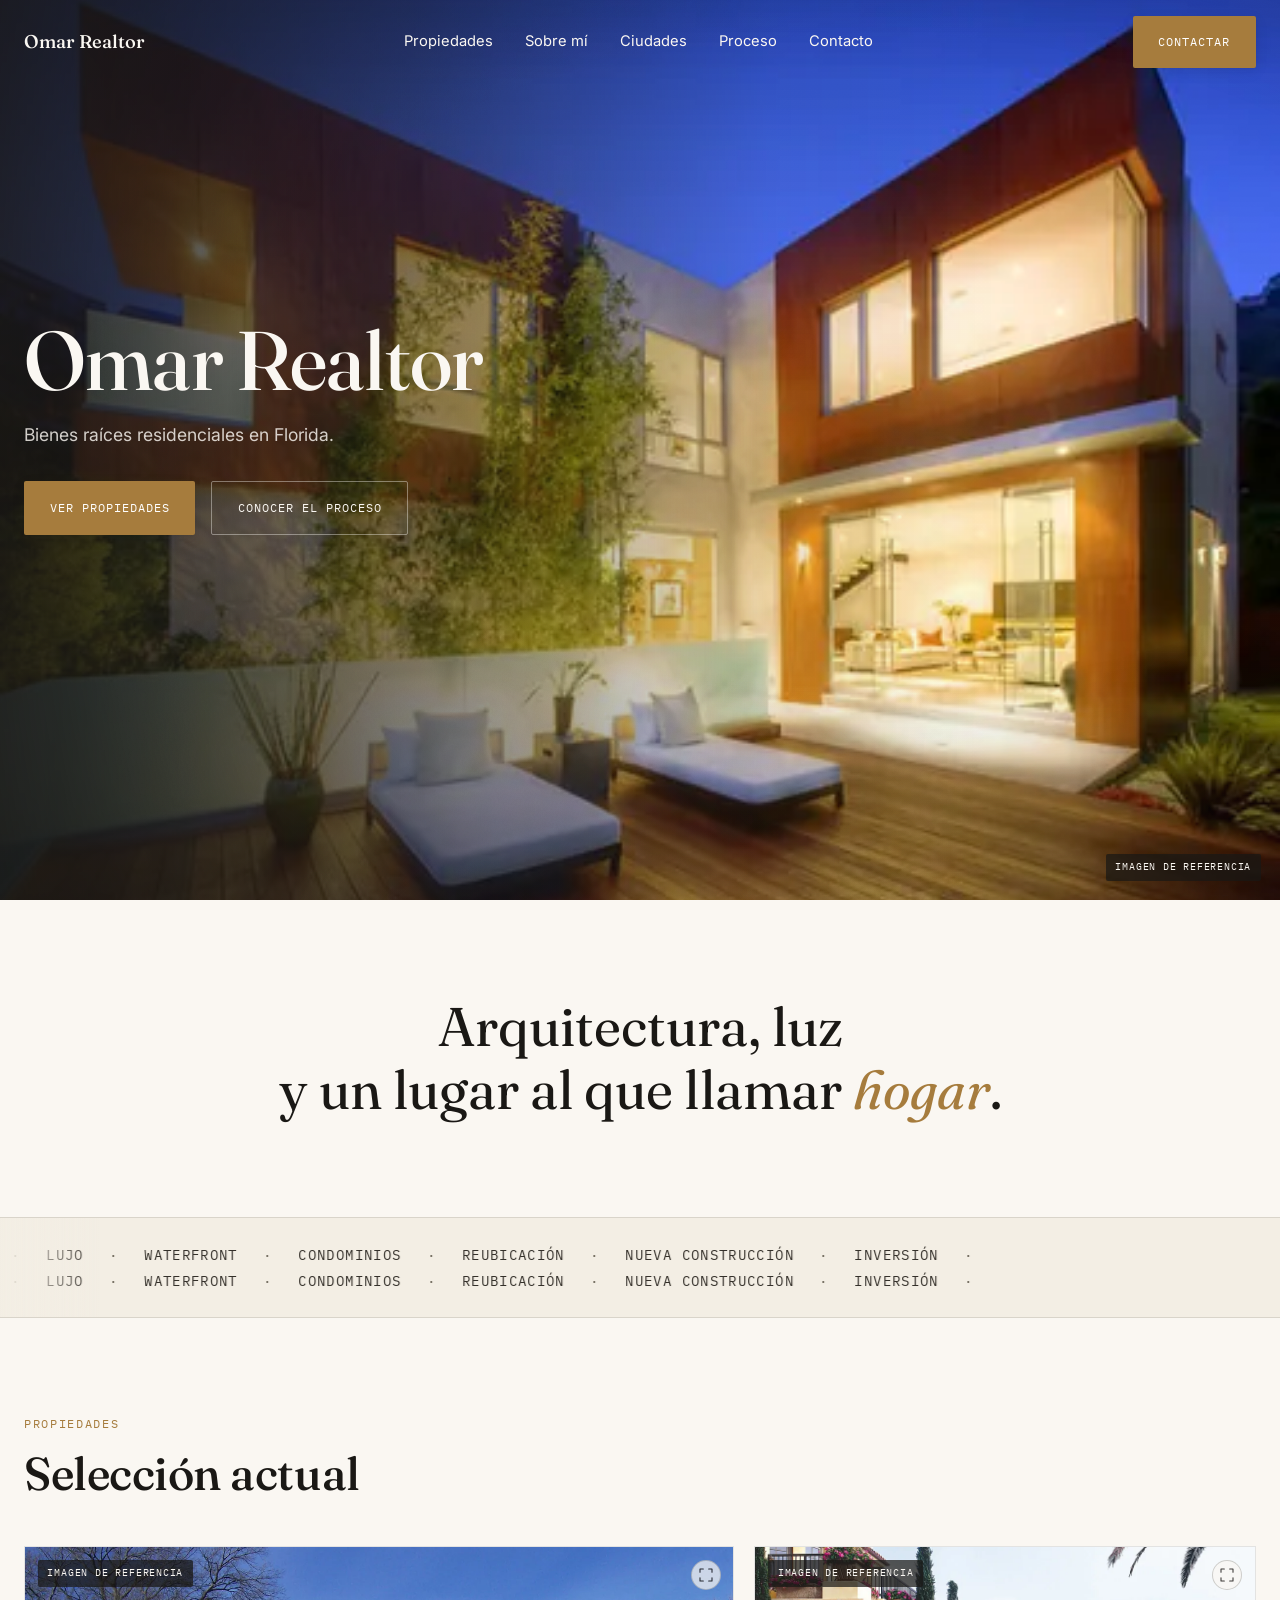
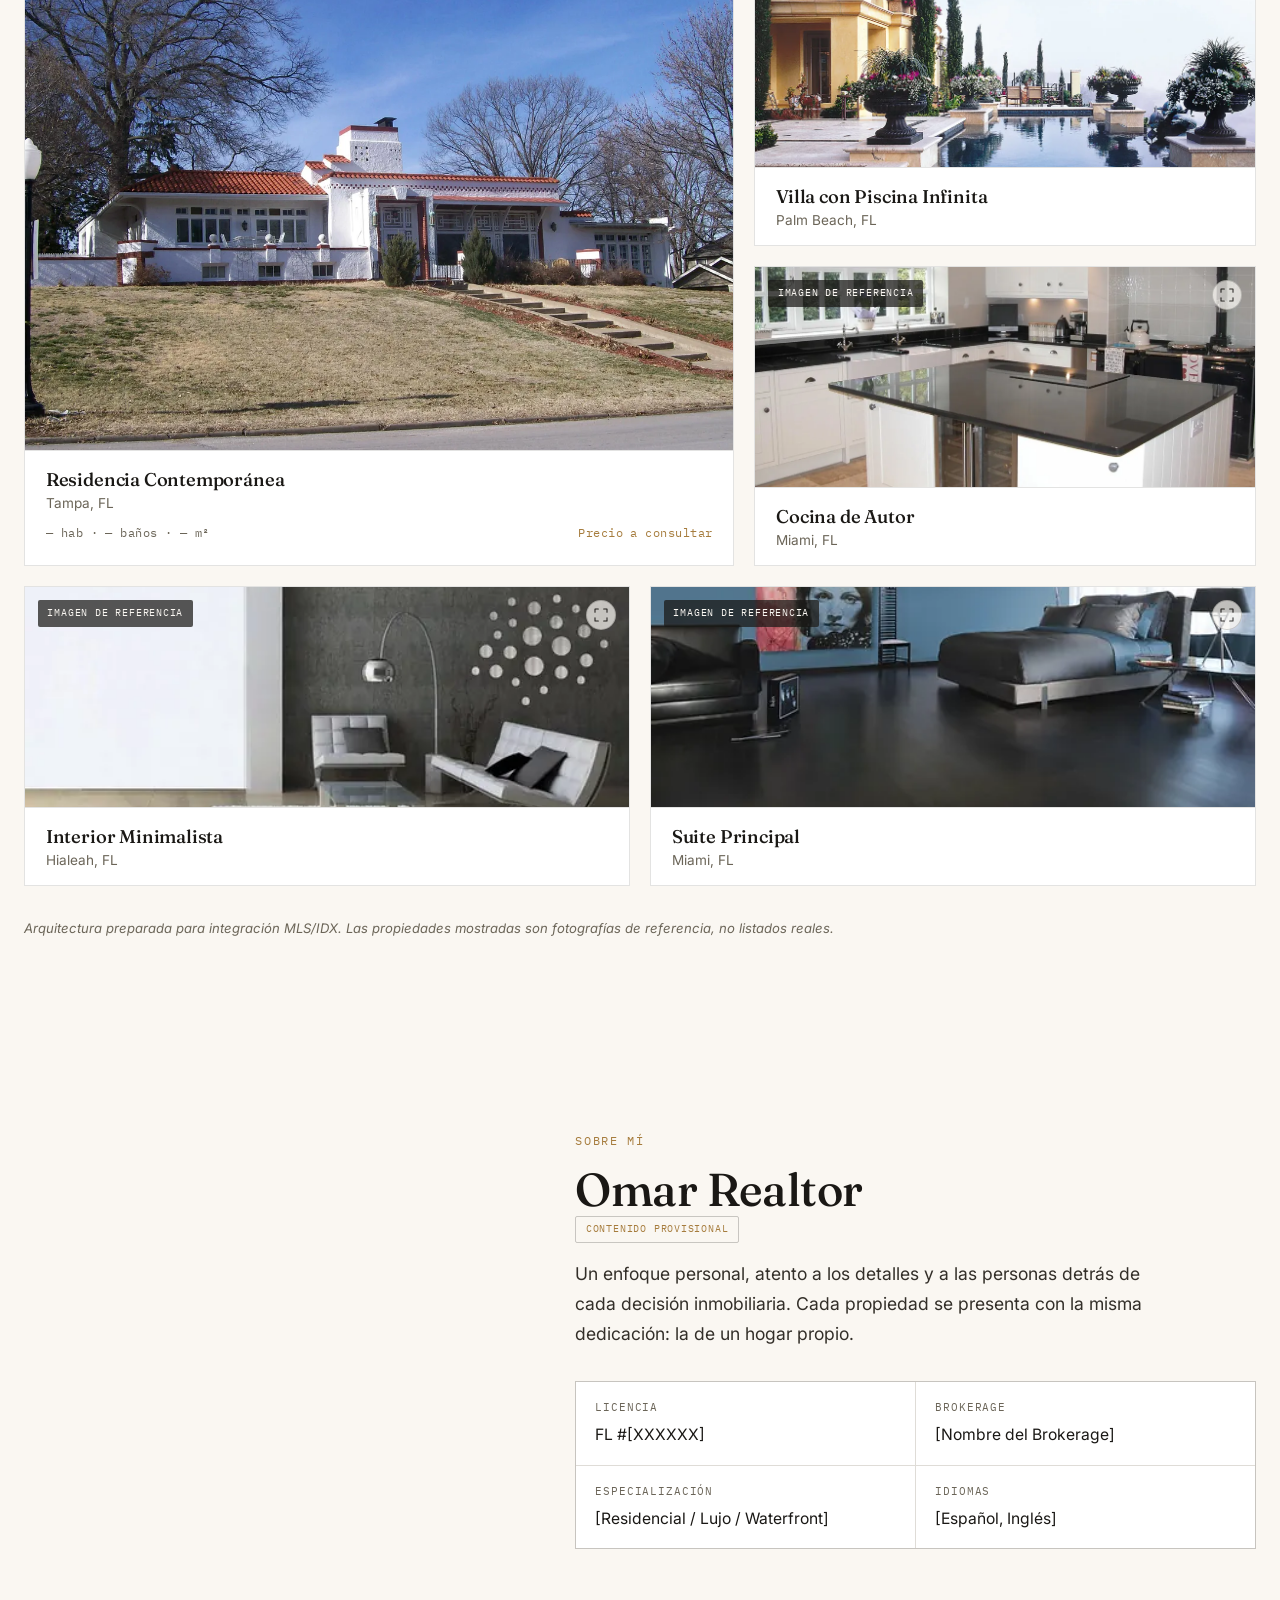
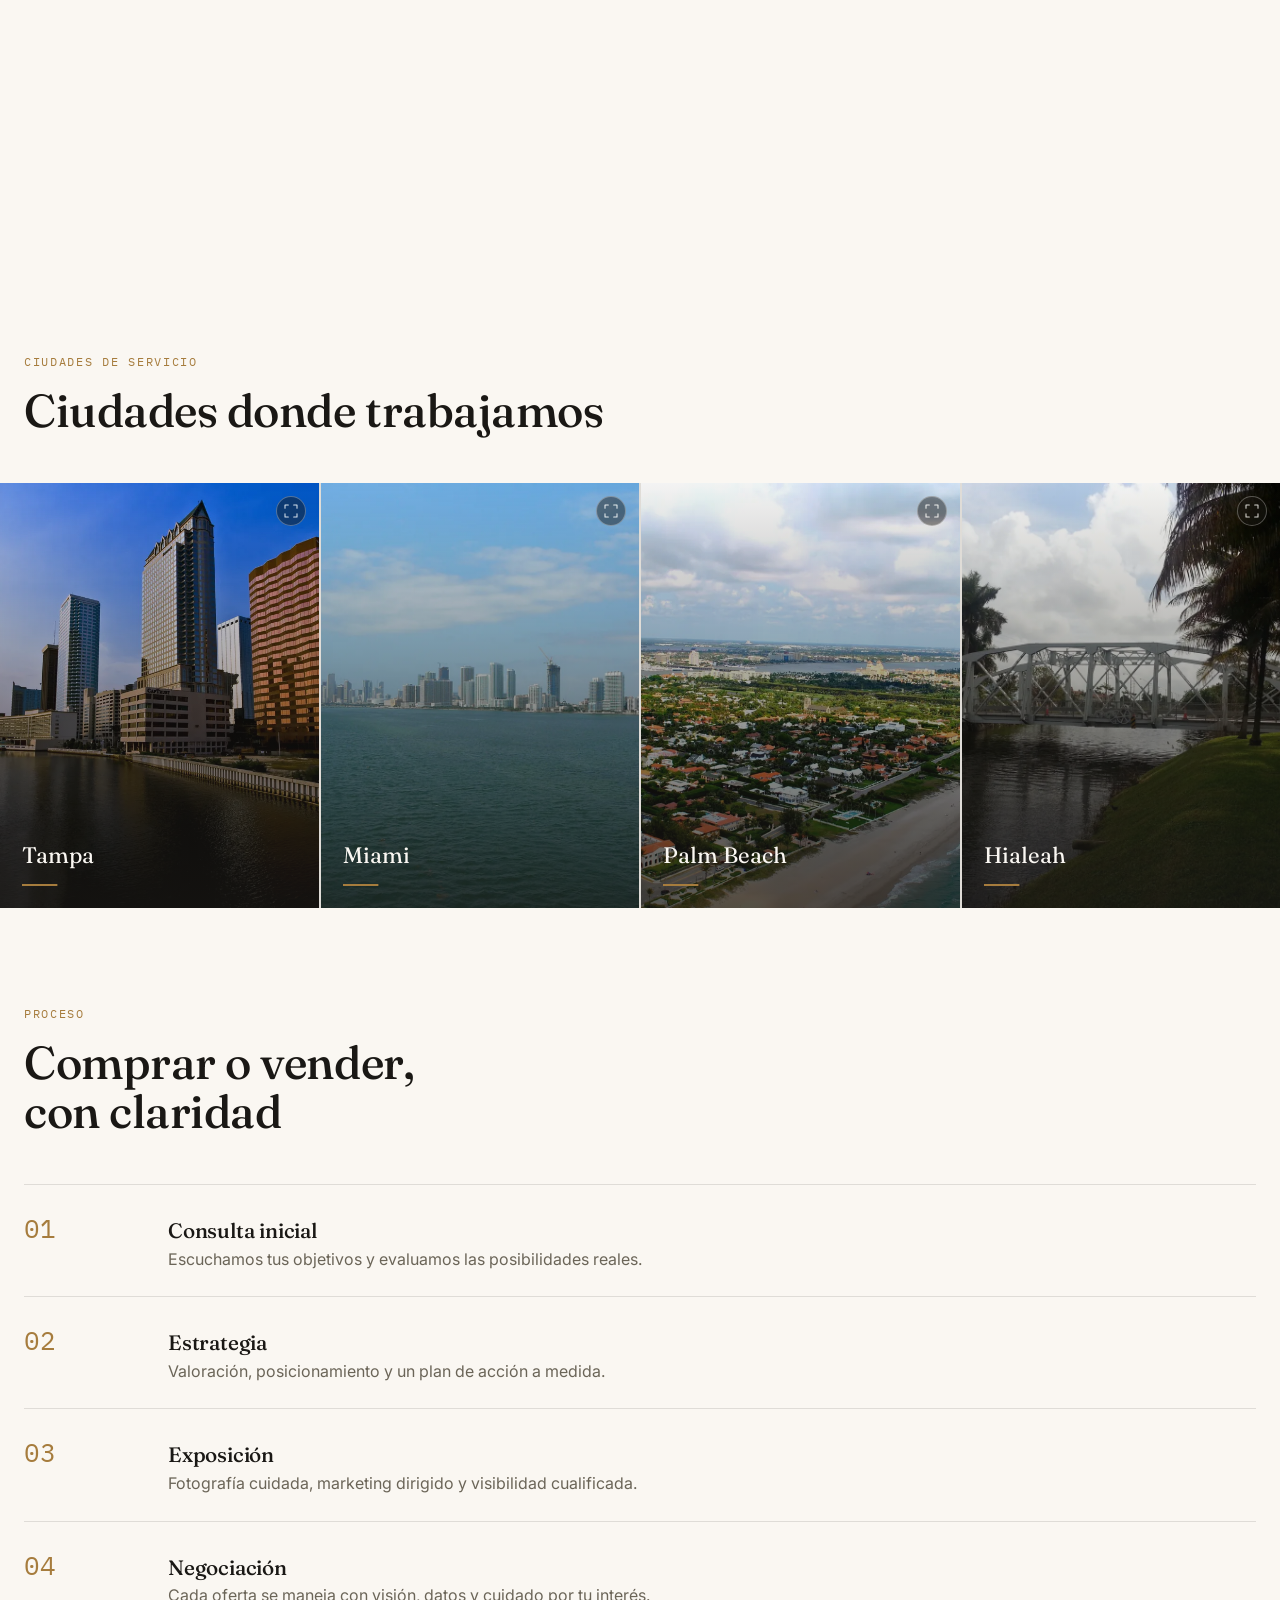
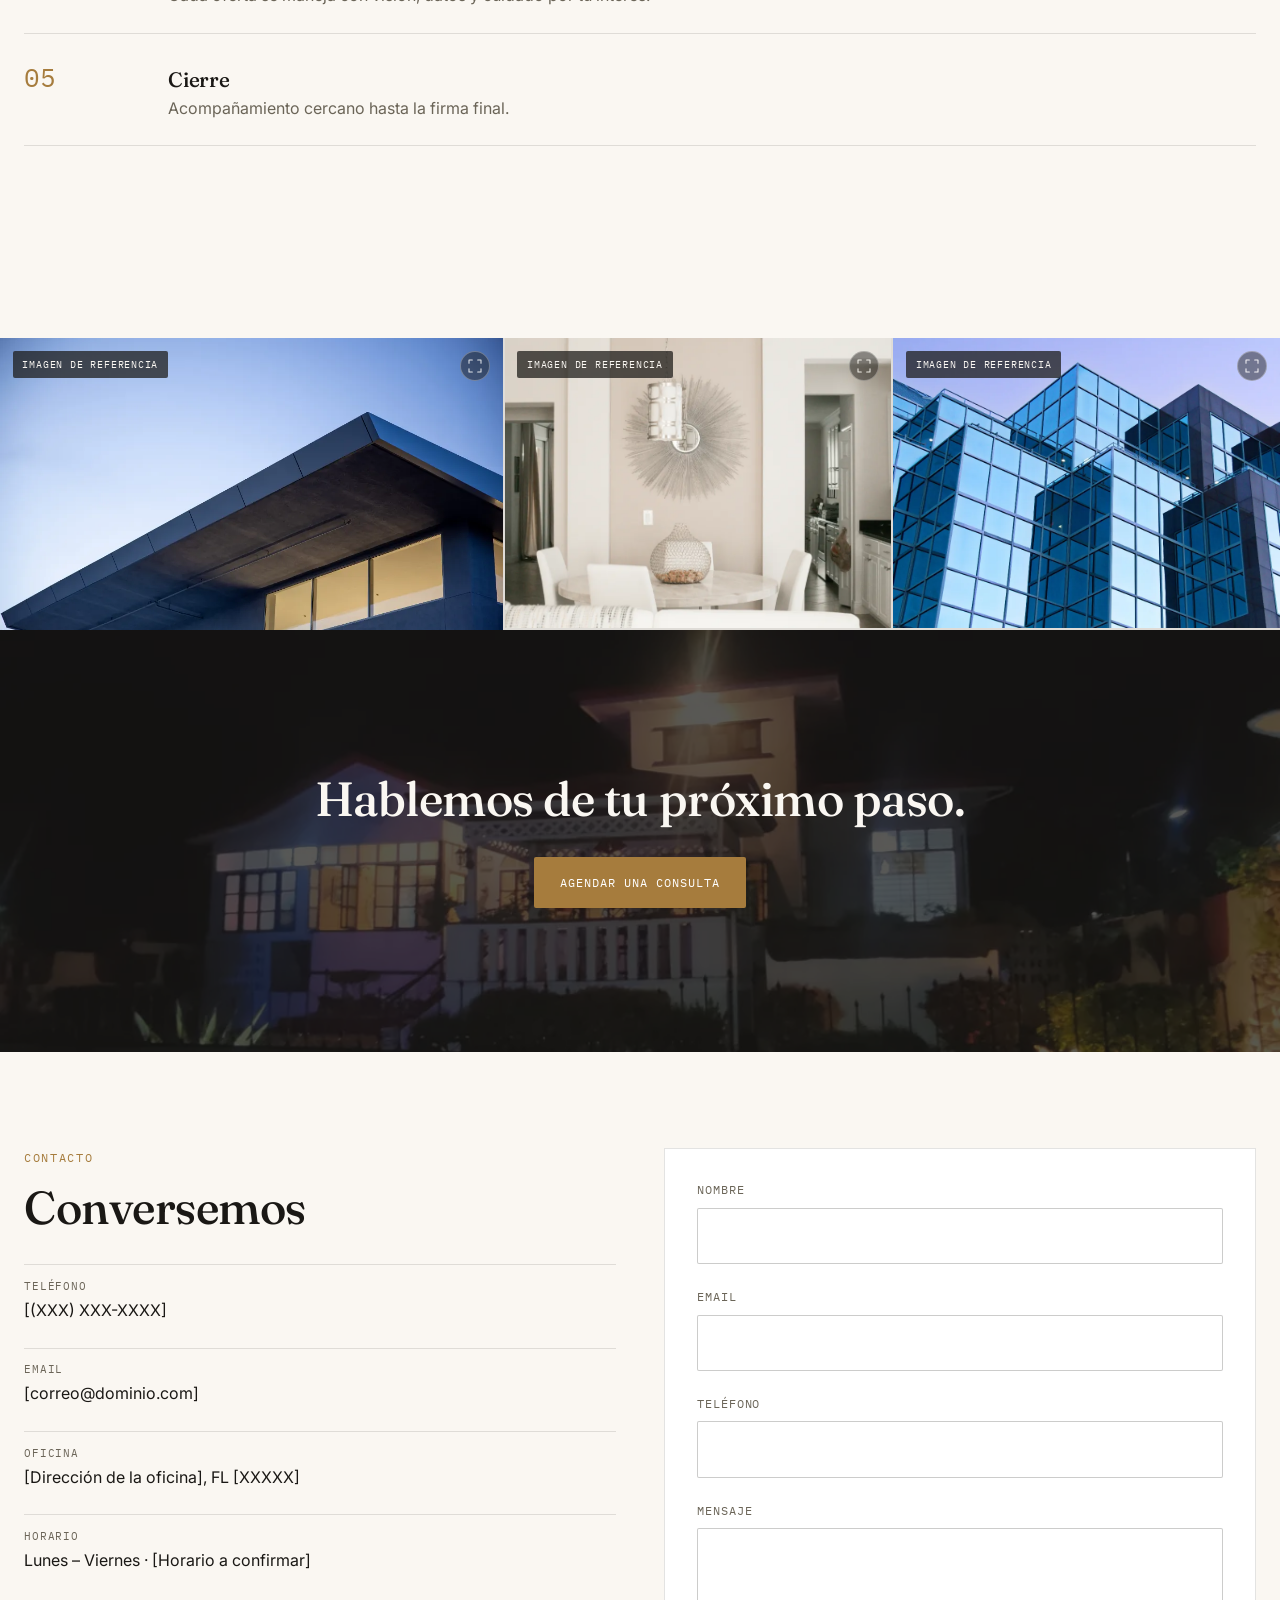
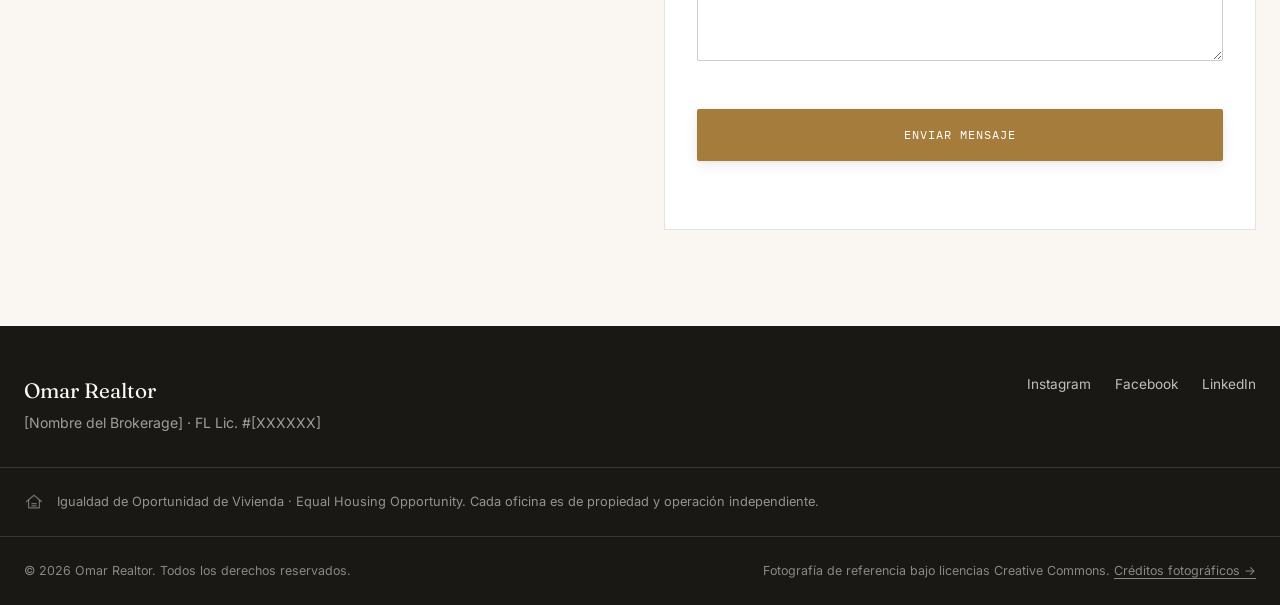
==== commit e1ae414e: "Rebrand to Omar Realtor, real city photography, and photo lightbox - Replace [Nombre del Realtor] pl" ====
--- a/index.html
+++ b/index.html
@@ -3,14 +3,14 @@
 <head>
   <meta charset="utf-8" />
   <meta name="viewport" content="width=device-width, initial-scale=1" />
-  <title>[Nombre del Realtor] · Bienes Raíces Residenciales en Florida</title>
-  <meta name="description" content="[Nombre del Realtor] — bienes raíces residenciales en [Área de Servicio], Florida. Propiedades seleccionadas, acompañamiento cercano en cada compra o venta." />
+  <title>Omar Realtor · Bienes Raíces Residenciales en Florida</title>
+  <meta name="description" content="Omar Realtor — bienes raíces residenciales en Tampa, Miami, Palm Beach y Hialeah, Florida. Propiedades seleccionadas, acompañamiento cercano en cada compra o venta." />
   <meta name="robots" content="index, follow" />
 
   <!-- Open Graph -->
   <meta property="og:type" content="website" />
-  <meta property="og:title" content="[Nombre del Realtor] · Bienes Raíces Residenciales en Florida" />
-  <meta property="og:description" content="Propiedades seleccionadas y acompañamiento cercano en [Área de Servicio], Florida." />
+  <meta property="og:title" content="Omar Realtor · Bienes Raíces Residenciales en Florida" />
+  <meta property="og:description" content="Propiedades seleccionadas y acompañamiento cercano en Tampa, Miami, Palm Beach y Hialeah, Florida." />
   <meta property="og:image" content="assets/img/hero.webp" />
 
   <!-- Fonts -->
@@ -21,16 +21,16 @@
   <!-- Hero image priority -->
   <link rel="preload" as="image" href="assets/img/hero.webp" fetchpriority="high" />
 
-  <link rel="stylesheet" href="styles.css?v=20260813" />
+  <link rel="stylesheet" href="styles.css?v=20260813b" />
 
   <!-- SEO local: schema.org RealEstateAgent — placeholders, completar con datos reales -->
   <script type="application/ld+json">
   {
     "@context": "https://schema.org",
     "@type": "RealEstateAgent",
-    "name": "[Nombre del Realtor]",
+    "name": "Omar Realtor",
     "worksFor": { "@type": "Organization", "name": "[Nombre del Brokerage]" },
-    "areaServed": ["[Área de Servicio 1]", "[Área de Servicio 2]", "[Área de Servicio 3]"],
+    "areaServed": ["Tampa, FL", "Miami, FL", "Palm Beach, FL", "Hialeah, FL"],
     "address": { "@type": "PostalAddress", "addressRegion": "FL", "addressCountry": "US" },
     "telephone": "[(XXX) XXX-XXXX]",
     "url": "https://example.com"
@@ -49,11 +49,11 @@
   <!-- ============ NAVIGATION ============ -->
   <header class="nav" data-nav>
     <div class="nav-inner">
-      <a class="nav-brand" href="#top">[Nombre del Realtor]</a>
+      <a class="nav-brand" href="#top">Omar Realtor</a>
       <nav class="nav-links" aria-label="Navegación principal">
         <a class="nav-link" href="#propiedades">Propiedades</a>
         <a class="nav-link" href="#sobre-mi">Sobre mí</a>
-        <a class="nav-link" href="#areas">Áreas</a>
+        <a class="nav-link" href="#areas">Ciudades</a>
         <a class="nav-link" href="#proceso">Proceso</a>
         <a class="nav-link" href="#contacto">Contacto</a>
       </nav>
@@ -68,7 +68,7 @@
   <nav id="nav-mobile" class="nav-mobile" data-nav-mobile aria-hidden="true" aria-label="Navegación móvil">
     <a class="nav-mobile-link" href="#propiedades">Propiedades</a>
     <a class="nav-mobile-link" href="#sobre-mi">Sobre mí</a>
-    <a class="nav-mobile-link" href="#areas">Áreas</a>
+    <a class="nav-mobile-link" href="#areas">Ciudades</a>
     <a class="nav-mobile-link" href="#proceso">Proceso</a>
     <a class="nav-mobile-link" href="#contacto">Contacto</a>
     <a class="btn btn-mobile-cta" href="#contacto">Contactar</a>
@@ -86,7 +86,7 @@
       <div class="hero-scrim" aria-hidden="true"></div>
       <div class="hero-grain" aria-hidden="true"></div>
       <div class="hero-inner">
-        <h1 class="hero-title">[Nombre del Realtor]</h1>
+        <h1 class="hero-title">Omar Realtor</h1>
         <p class="hero-sub">Bienes raíces residenciales en Florida.</p>
         <div class="hero-actions">
           <a class="btn btn-primary" href="#propiedades">Ver propiedades</a>
@@ -123,60 +123,65 @@
       <div class="bento">
         <article class="card card-property" data-reveal>
           <span class="ref-badge">Imagen de referencia</span>
-          <div class="card-media">
+          <button type="button" class="card-media" data-lightbox="properties" data-lightbox-caption="Residencia Contemporánea — Tampa, FL">
+            <span class="expand-icon" aria-hidden="true"><svg viewBox="0 0 24 24" width="16" height="16" fill="none" stroke="currentColor" stroke-width="1.6" stroke-linecap="round" stroke-linejoin="round"><path d="M8 3H3v5M16 3h5v5M21 16v5h-5M3 16v5h5"/></svg></span>
             <img class="card-img" src="assets/img/featured-02.webp" alt="Fachada de vivienda blanca de estilo mediterráneo — fotografía de referencia" loading="lazy" decoding="async" />
-          </div>
+          </button>
           <div class="card-meta">
             <h3 class="card-title">Residencia Contemporánea</h3>
-            <p class="card-loc">[Ciudad, FL]</p>
+            <p class="card-loc">Tampa, FL</p>
             <p class="card-data">— hab · — baños · — m² <span class="card-price">Precio a consultar</span></p>
           </div>
         </article>
 
         <article class="card card-property" data-reveal>
           <span class="ref-badge">Imagen de referencia</span>
-          <div class="card-media">
+          <button type="button" class="card-media" data-lightbox="properties" data-lightbox-caption="Villa con Piscina Infinita — Palm Beach, FL">
+            <span class="expand-icon" aria-hidden="true"><svg viewBox="0 0 24 24" width="16" height="16" fill="none" stroke="currentColor" stroke-width="1.6" stroke-linecap="round" stroke-linejoin="round"><path d="M8 3H3v5M16 3h5v5M21 16v5h-5M3 16v5h5"/></svg></span>
             <img class="card-img" src="assets/img/featured-04.webp" alt="Piscina infinita frente a residencia mediterránea — fotografía de referencia" loading="lazy" decoding="async" />
-          </div>
+          </button>
           <div class="card-meta">
             <h3 class="card-title">Villa con Piscina Infinita</h3>
-            <p class="card-loc">[Ciudad, FL]</p>
+            <p class="card-loc">Palm Beach, FL</p>
             <p class="card-data">— hab · — baños · — m² <span class="card-price">Precio a consultar</span></p>
           </div>
         </article>
 
         <article class="card card-property" data-reveal>
           <span class="ref-badge">Imagen de referencia</span>
-          <div class="card-media">
+          <button type="button" class="card-media" data-lightbox="properties" data-lightbox-caption="Cocina de Autor — Miami, FL">
+            <span class="expand-icon" aria-hidden="true"><svg viewBox="0 0 24 24" width="16" height="16" fill="none" stroke="currentColor" stroke-width="1.6" stroke-linecap="round" stroke-linejoin="round"><path d="M8 3H3v5M16 3h5v5M21 16v5h-5M3 16v5h5"/></svg></span>
             <img class="card-img" src="assets/img/featured-03.webp" alt="Cocina moderna con isla de mármol — fotografía de referencia" loading="lazy" decoding="async" />
-          </div>
+          </button>
           <div class="card-meta">
             <h3 class="card-title">Cocina de Autor</h3>
-            <p class="card-loc">[Ciudad, FL]</p>
+            <p class="card-loc">Miami, FL</p>
             <p class="card-data">— hab · — baños · — m² <span class="card-price">Precio a consultar</span></p>
           </div>
         </article>
 
         <article class="card card-property" data-reveal>
           <span class="ref-badge">Imagen de referencia</span>
-          <div class="card-media">
+          <button type="button" class="card-media" data-lightbox="properties" data-lightbox-caption="Interior Minimalista — Hialeah, FL">
+            <span class="expand-icon" aria-hidden="true"><svg viewBox="0 0 24 24" width="16" height="16" fill="none" stroke="currentColor" stroke-width="1.6" stroke-linecap="round" stroke-linejoin="round"><path d="M8 3H3v5M16 3h5v5M21 16v5h-5M3 16v5h5"/></svg></span>
             <img class="card-img" src="assets/img/featured-01.webp" alt="Sala de estar minimalista con luz natural — fotografía de referencia" loading="lazy" decoding="async" />
-          </div>
+          </button>
           <div class="card-meta">
             <h3 class="card-title">Interior Minimalista</h3>
-            <p class="card-loc">[Ciudad, FL]</p>
+            <p class="card-loc">Hialeah, FL</p>
             <p class="card-data">— hab · — baños · — m² <span class="card-price">Precio a consultar</span></p>
           </div>
         </article>
 
         <article class="card card-property" data-reveal>
           <span class="ref-badge">Imagen de referencia</span>
-          <div class="card-media">
+          <button type="button" class="card-media" data-lightbox="properties" data-lightbox-caption="Suite Principal — Miami, FL">
+            <span class="expand-icon" aria-hidden="true"><svg viewBox="0 0 24 24" width="16" height="16" fill="none" stroke="currentColor" stroke-width="1.6" stroke-linecap="round" stroke-linejoin="round"><path d="M8 3H3v5M16 3h5v5M21 16v5h-5M3 16v5h5"/></svg></span>
             <img class="card-img" src="assets/img/featured-05.webp" alt="Dormitorio principal con luz natural — fotografía de referencia" loading="lazy" decoding="async" />
-          </div>
+          </button>
           <div class="card-meta">
             <h3 class="card-title">Suite Principal</h3>
-            <p class="card-loc">[Ciudad, FL]</p>
+            <p class="card-loc">Miami, FL</p>
             <p class="card-data">— hab · — baños · — m² <span class="card-price">Precio a consultar</span></p>
           </div>
         </article>
@@ -190,10 +195,13 @@
       <div class="about-figure" data-reveal-mask>
         <span class="ref-badge">Imagen de referencia</span>
         <img src="assets/img/portrait-realtor.webp" alt="Retrato profesional — fotografía de referencia, a sustituir por foto real" loading="lazy" decoding="async" />
+        <button type="button" class="figure-trigger" data-lightbox="portrait" data-lightbox-src="assets/img/portrait-realtor.webp" data-lightbox-caption="Omar Realtor">
+          <span class="expand-icon" aria-hidden="true"><svg viewBox="0 0 24 24" width="16" height="16" fill="none" stroke="currentColor" stroke-width="1.6" stroke-linecap="round" stroke-linejoin="round"><path d="M8 3H3v5M16 3h5v5M21 16v5h-5M3 16v5h5"/></svg></span>
+        </button>
       </div>
       <div class="about-text">
         <span class="eyebrow" data-reveal>Sobre mí</span>
-        <h2 class="section-title" data-reveal>[Nombre del Realtor]</h2>
+        <h2 class="section-title" data-reveal>Omar Realtor</h2>
         <span class="ref-badge ref-badge--inline" data-reveal>Contenido provisional</span>
         <p class="about-bio" data-reveal>Un enfoque personal, atento a los detalles y a las personas detrás de cada decisión inmobiliaria. Cada propiedad se presenta con la misma dedicación: la de un hogar propio.</p>
         <dl class="credentials" data-reveal>
@@ -205,31 +213,37 @@
       </div>
     </section>
 
-    <!-- ============ AREAS SERVED ============ -->
+    <!-- ============ AREAS SERVED / CITIES ============ -->
     <section class="section-flush" id="areas">
       <div class="section-head section-head--pad" data-reveal>
-        <span class="eyebrow">Áreas de servicio</span>
-        <h2 class="section-title">Dónde trabajamos</h2>
+        <span class="eyebrow">Ciudades de servicio</span>
+        <h2 class="section-title">Ciudades donde trabajamos</h2>
       </div>
       <div class="areas">
-        <a class="area-card" href="#contacto" data-reveal>
-          <span class="ref-badge">Imagen de referencia</span>
-          <img class="area-img" src="assets/img/areas-01.webp" alt="Palmeras contra cielo azul — fotografía de referencia" loading="lazy" decoding="async" />
+        <button type="button" class="area-card" data-reveal data-lightbox="areas" data-lightbox-caption="Tampa, FL">
+          <span class="expand-icon" aria-hidden="true"><svg viewBox="0 0 24 24" width="16" height="16" fill="none" stroke="currentColor" stroke-width="1.6" stroke-linecap="round" stroke-linejoin="round"><path d="M8 3H3v5M16 3h5v5M21 16v5h-5M3 16v5h5"/></svg></span>
+          <img class="area-img" src="assets/img/city-tampa.webp" alt="Tampa, Florida — skyline junto al río Hillsborough al atardecer" loading="lazy" decoding="async" />
           <span class="area-overlay" aria-hidden="true"></span>
-          <span class="area-name">[Área de Servicio 1]</span>
-        </a>
-        <a class="area-card" href="#contacto" data-reveal>
-          <span class="ref-badge">Imagen de referencia</span>
-          <img class="area-img" src="assets/img/areas-02.webp" alt="Marina con veleros — fotografía de referencia" loading="lazy" decoding="async" />
+          <span class="area-name">Tampa<span class="area-rule" aria-hidden="true"></span></span>
+        </button>
+        <button type="button" class="area-card" data-reveal data-lightbox="areas" data-lightbox-caption="Miami, FL">
+          <span class="expand-icon" aria-hidden="true"><svg viewBox="0 0 24 24" width="16" height="16" fill="none" stroke="currentColor" stroke-width="1.6" stroke-linecap="round" stroke-linejoin="round"><path d="M8 3H3v5M16 3h5v5M21 16v5h-5M3 16v5h5"/></svg></span>
+          <img class="area-img" src="assets/img/city-miami.webp" alt="Miami, Florida — skyline sobre Biscayne Bay" loading="lazy" decoding="async" />
           <span class="area-overlay" aria-hidden="true"></span>
-          <span class="area-name">[Área de Servicio 2]</span>
-        </a>
-        <a class="area-card" href="#contacto" data-reveal>
-          <span class="ref-badge">Imagen de referencia</span>
-          <img class="area-img" src="assets/img/areas-03.webp" alt="Vista aérea de costa — fotografía de referencia" loading="lazy" decoding="async" />
+          <span class="area-name">Miami<span class="area-rule" aria-hidden="true"></span></span>
+        </button>
+        <button type="button" class="area-card" data-reveal data-lightbox="areas" data-lightbox-caption="Palm Beach, FL">
+          <span class="expand-icon" aria-hidden="true"><svg viewBox="0 0 24 24" width="16" height="16" fill="none" stroke="currentColor" stroke-width="1.6" stroke-linecap="round" stroke-linejoin="round"><path d="M8 3H3v5M16 3h5v5M21 16v5h-5M3 16v5h5"/></svg></span>
+          <img class="area-img" src="assets/img/city-palmbeach.webp" alt="Palm Beach, Florida — vista aérea costera de residencias de lujo" loading="lazy" decoding="async" />
           <span class="area-overlay" aria-hidden="true"></span>
-          <span class="area-name">[Área de Servicio 3]</span>
-        </a>
+          <span class="area-name">Palm Beach<span class="area-rule" aria-hidden="true"></span></span>
+        </button>
+        <button type="button" class="area-card" data-reveal data-lightbox="areas" data-lightbox-caption="Hialeah, FL">
+          <span class="expand-icon" aria-hidden="true"><svg viewBox="0 0 24 24" width="16" height="16" fill="none" stroke="currentColor" stroke-width="1.6" stroke-linecap="round" stroke-linejoin="round"><path d="M8 3H3v5M16 3h5v5M21 16v5h-5M3 16v5h5"/></svg></span>
+          <img class="area-img" src="assets/img/city-hialeah.webp" alt="Hialeah, Florida — puente histórico junto al canal" loading="lazy" decoding="async" />
+          <span class="area-overlay" aria-hidden="true"></span>
+          <span class="area-name">Hialeah<span class="area-rule" aria-hidden="true"></span></span>
+        </button>
       </div>
     </section>
 
@@ -269,14 +283,23 @@
         <figure class="gallery-item gallery-item--tall" data-reveal>
           <span class="ref-badge">Imagen de referencia</span>
           <img src="assets/img/gallery-01.webp" alt="Detalle arquitectónico de cubierta al atardecer — fotografía de referencia" loading="lazy" decoding="async" />
+          <button type="button" class="figure-trigger" data-lightbox="gallery" data-lightbox-src="assets/img/gallery-01.webp" data-lightbox-caption="Detalle arquitectónico">
+            <span class="expand-icon" aria-hidden="true"><svg viewBox="0 0 24 24" width="16" height="16" fill="none" stroke="currentColor" stroke-width="1.6" stroke-linecap="round" stroke-linejoin="round"><path d="M8 3H3v5M16 3h5v5M21 16v5h-5M3 16v5h5"/></svg></span>
+          </button>
         </figure>
         <figure class="gallery-item" data-reveal>
           <span class="ref-badge">Imagen de referencia</span>
           <img src="assets/img/gallery-02.webp" alt="Comedor moderno con luz natural — fotografía de referencia" loading="lazy" decoding="async" />
+          <button type="button" class="figure-trigger" data-lightbox="gallery" data-lightbox-src="assets/img/gallery-02.webp" data-lightbox-caption="Comedor moderno">
+            <span class="expand-icon" aria-hidden="true"><svg viewBox="0 0 24 24" width="16" height="16" fill="none" stroke="currentColor" stroke-width="1.6" stroke-linecap="round" stroke-linejoin="round"><path d="M8 3H3v5M16 3h5v5M21 16v5h-5M3 16v5h5"/></svg></span>
+          </button>
         </figure>
         <figure class="gallery-item" data-reveal>
           <span class="ref-badge">Imagen de referencia</span>
           <img src="assets/img/gallery-03.webp" alt="Fachada de vidrio moderna al atardecer — fotografía de referencia" loading="lazy" decoding="async" />
+          <button type="button" class="figure-trigger" data-lightbox="gallery" data-lightbox-src="assets/img/gallery-03.webp" data-lightbox-caption="Fachada de vidrio moderna">
+            <span class="expand-icon" aria-hidden="true"><svg viewBox="0 0 24 24" width="16" height="16" fill="none" stroke="currentColor" stroke-width="1.6" stroke-linecap="round" stroke-linejoin="round"><path d="M8 3H3v5M16 3h5v5M21 16v5h-5M3 16v5h5"/></svg></span>
+          </button>
         </figure>
       </div>
       <!-- Testimonials: sección omitida intencionalmente — se incorporará cuando existan testimonios reales de clientes -->
@@ -333,7 +356,7 @@
   <footer class="footer">
     <div class="footer-top">
       <div class="footer-brand">
-        <p class="footer-name">[Nombre del Realtor]</p>
+        <p class="footer-name">Omar Realtor</p>
         <p class="footer-brokerage">[Nombre del Brokerage] · FL Lic. #[XXXXXX]</p>
       </div>
       <nav class="footer-social" aria-label="Redes sociales">
@@ -352,10 +375,29 @@
       <p>Igualdad de Oportunidad de Vivienda · Equal Housing Opportunity. Cada oficina es de propiedad y operación independiente.</p>
     </div>
     <div class="footer-bottom">
-      <p>© <span data-year>2026</span> [Nombre del Realtor]. Todos los derechos reservados.</p>
+      <p>© <span data-year>2026</span> Omar Realtor. Todos los derechos reservados.</p>
       <p class="footer-credits">Fotografía de referencia bajo licencias Creative Commons. <a href="creditos.html">Créditos fotográficos →</a></p>
     </div>
   </footer>
+
+  <!-- ============ LIGHTBOX ============ -->
+  <div class="lightbox" data-lightbox-root role="dialog" aria-modal="true" aria-label="Visor de fotografías" aria-hidden="true">
+    <div class="lightbox-scrim" data-lightbox-close></div>
+    <button type="button" class="lightbox-close" data-lightbox-close aria-label="Cerrar">
+      <svg viewBox="0 0 24 24" width="22" height="22" fill="none" stroke="currentColor" stroke-width="1.6" stroke-linecap="round"><line x1="5" y1="5" x2="19" y2="19"/><line x1="19" y1="5" x2="5" y2="19"/></svg>
+    </button>
+    <button type="button" class="lightbox-nav lightbox-prev" data-lightbox-prev aria-label="Foto anterior">
+      <svg viewBox="0 0 24 24" width="26" height="26" fill="none" stroke="currentColor" stroke-width="1.6" stroke-linecap="round" stroke-linejoin="round"><polyline points="15 18 9 12 15 6"/></svg>
+    </button>
+    <div class="lightbox-stage">
+      <img class="lightbox-img" data-lightbox-img alt="" />
+      <p class="lightbox-caption" data-lightbox-caption></p>
+      <p class="lightbox-counter" data-lightbox-counter></p>
+    </div>
+    <button type="button" class="lightbox-nav lightbox-next" data-lightbox-next aria-label="Foto siguiente">
+      <svg viewBox="0 0 24 24" width="26" height="26" fill="none" stroke="currentColor" stroke-width="1.6" stroke-linecap="round" stroke-linejoin="round"><polyline points="9 18 15 12 9 6"/></svg>
+    </button>
+  </div>
 
   <!-- libs first (defer keeps order) -->
   <script defer src="lib/gsap.min.js"></script>
@@ -364,6 +406,6 @@
   <script defer src="lib/manifest.js"></script>
 
   <!-- entry point -->
-  <script defer src="main.js?v=20260813"></script>
+  <script defer src="main.js?v=20260813b"></script>
 </body>
 </html>
--- a/styles.css
+++ b/styles.css
@@ -412,7 +412,11 @@
   border: 1px solid var(--line);
   overflow: hidden;
 }
-.card-media { position: relative; flex: 1; overflow: hidden; min-height: 220px; }
+.card-media {
+  position: relative; flex: 1; overflow: hidden; min-height: 220px;
+  display: block; width: 100%; appearance: none; border: 0; padding: 0;
+  background: none; font: inherit; text-align: left; cursor: pointer;
+}
 .card-img { position: absolute; inset: 0; width: 100%; height: 100%; object-fit: cover; transition: transform .8s var(--ease-soft), filter .55s; }
 .card-property:hover .card-img { transform: scale(1.08); filter: saturate(1.08) brightness(1.02); }
 .card-property:hover {
@@ -449,6 +453,11 @@
 }
 .about-figure.is-revealed { clip-path: inset(0); }
 .about-figure img { width: 100%; height: 100%; object-fit: cover; }
+.figure-trigger {
+  position: absolute; inset: 0; z-index: 2;
+  display: block; width: 100%; appearance: none; border: 0; padding: 0;
+  background: none; cursor: pointer;
+}
 .about-bio { font-size: 1.1rem; line-height: 1.7; color: var(--ink-soft); max-width: 52ch; margin-bottom: var(--space-4); }
 .credentials {
   display: grid; grid-template-columns: repeat(2, 1fr); gap: 1px;
@@ -468,12 +477,15 @@
   display: grid; grid-template-columns: 1fr; gap: 2px;
   background: var(--line);
 }
-@media (min-width: 720px) { .areas { grid-template-columns: repeat(3, 1fr); } }
+@media (min-width: 540px) { .areas { grid-template-columns: repeat(2, 1fr); } }
+@media (min-width: 960px) { .areas { grid-template-columns: repeat(4, 1fr); } }
 .area-card {
-  position: relative; display: block;
+  position: relative; display: block; width: 100%;
   aspect-ratio: 3/4; overflow: hidden; background: var(--ink);
-}
-@media (min-width: 720px) { .area-card { aspect-ratio: 4/5; } }
+  appearance: none; border: 0; padding: 0; font: inherit; text-align: left; cursor: pointer;
+}
+@media (min-width: 540px) { .area-card { aspect-ratio: 4/5; } }
+@media (min-width: 960px) { .area-card { aspect-ratio: 3/4; } }
 .area-img { position: absolute; inset: 0; width: 100%; height: 100%; object-fit: cover; transition: transform 1s var(--ease-soft); }
 .area-overlay {
   position: absolute; inset: 0;
@@ -483,9 +495,34 @@
 .area-card:hover .area-img { transform: scale(1.08); }
 .area-card:hover .area-overlay { background: linear-gradient(180deg, rgba(47,79,74,0.15) 0%, rgba(26,24,21,0.8) 100%); }
 .area-name {
-  position: absolute; left: 1.4rem; bottom: 1.4rem; right: 1.4rem;
+  position: absolute; left: 1.4rem; bottom: 1.4rem; right: 1.4rem; z-index: 2;
   color: var(--bg); font-family: var(--font-display); font-size: 1.4rem;
 }
+.area-rule {
+  display: block; width: 3.6rem; height: 2px; margin-top: 0.6rem;
+  background: var(--accent); transform: scaleX(0.61); transform-origin: left;
+  transition: transform .4s var(--ease-out);
+}
+.area-card:hover .area-rule { transform: scaleX(1); }
+
+/* Small "expand" affordance shown on every clickable photo — always visible,
+   subtle, brightens on hover/focus so it never reads as decoration. */
+.expand-icon {
+  position: absolute; top: 0.8rem; right: 0.8rem; z-index: 3;
+  display: grid; place-items: center; width: 30px; height: 30px;
+  color: var(--bg); background: rgba(26,24,21,0.55);
+  border: 1px solid rgba(250,247,242,0.35); border-radius: 50%;
+  opacity: 0.85; transition: opacity .3s var(--ease-out), background .3s var(--ease-out), transform .3s var(--ease-soft);
+  pointer-events: none;
+}
+.area-card:hover .expand-icon,
+.card-media:hover .expand-icon,
+.figure-trigger:hover .expand-icon,
+.gallery-item:hover .expand-icon {
+  opacity: 1; background: rgba(26,24,21,0.78); transform: scale(1.08);
+}
+.card-media .expand-icon { color: var(--ink); background: rgba(250,247,242,0.85); border-color: var(--line-strong); }
+.card-media:hover .expand-icon { background: var(--surface); }
 
 /* =============================================================
    11. Process
@@ -577,6 +614,72 @@
 .footer-credits a:hover { color: var(--accent); }
 
 /* =============================================================
+   15b. Lightbox
+   ============================================================= */
+html.lightbox-open, body.lightbox-open { overflow: hidden; }
+
+.lightbox {
+  position: fixed; inset: 0; z-index: 1000;
+  display: none;
+  align-items: center; justify-content: center;
+  opacity: 0;
+  transition: opacity .35s var(--ease-out);
+}
+.lightbox[aria-hidden="false"] { display: flex; opacity: 1; }
+
+.lightbox-scrim {
+  position: absolute; inset: 0;
+  background: rgba(26,24,21,0.94);
+}
+
+.lightbox-stage {
+  position: relative; z-index: 2;
+  max-width: min(92vw, 1400px);
+  max-height: 90vh;
+  display: flex; flex-direction: column; align-items: center; gap: 0.8rem;
+  padding: 0 var(--space-3);
+}
+.lightbox-img {
+  max-width: 100%; max-height: 76vh; width: auto; height: auto;
+  object-fit: contain;
+  box-shadow: 0 40px 100px rgba(26,24,21,0.5);
+  background: var(--ink);
+  opacity: 0; transform: scale(0.98);
+  transition: opacity .35s var(--ease-out), transform .35s var(--ease-out);
+}
+.lightbox-img.is-loaded { opacity: 1; transform: scale(1); }
+.lightbox-caption {
+  color: var(--bg); font-family: var(--font-display); font-size: 1.1rem; text-align: center;
+}
+.lightbox-counter {
+  color: rgba(250,247,242,0.55); font-family: var(--font-mono); font-size: 0.72rem; letter-spacing: 0.08em;
+}
+
+.lightbox-close, .lightbox-nav {
+  position: fixed; z-index: 3;
+  display: grid; place-items: center;
+  width: 48px; height: 48px;
+  color: var(--bg); background: rgba(250,247,242,0.08);
+  border: 1px solid rgba(250,247,242,0.25); border-radius: 50%;
+  transition: background .25s var(--ease-out), transform .25s var(--ease-soft);
+}
+.lightbox-close:hover, .lightbox-nav:hover { background: rgba(250,247,242,0.18); transform: scale(1.06); }
+.lightbox-close { top: var(--space-3); right: var(--space-3); }
+.lightbox-nav { top: 50%; transform: translateY(-50%); }
+.lightbox-nav:hover { transform: translateY(-50%) scale(1.06); }
+.lightbox-prev { left: var(--space-3); }
+.lightbox-next { right: var(--space-3); }
+.lightbox.is-single .lightbox-nav { display: none; }
+
+@media (max-width: 719px) {
+  .lightbox-close { top: 0.8rem; right: 0.8rem; width: 42px; height: 42px; }
+  .lightbox-nav { width: 42px; height: 42px; }
+  .lightbox-prev { left: 0.5rem; }
+  .lightbox-next { right: 0.5rem; }
+  .lightbox-img { max-height: 66vh; }
+}
+
+/* =============================================================
    16. Effects — reveals & tilt
    ============================================================= */
 [data-reveal] {
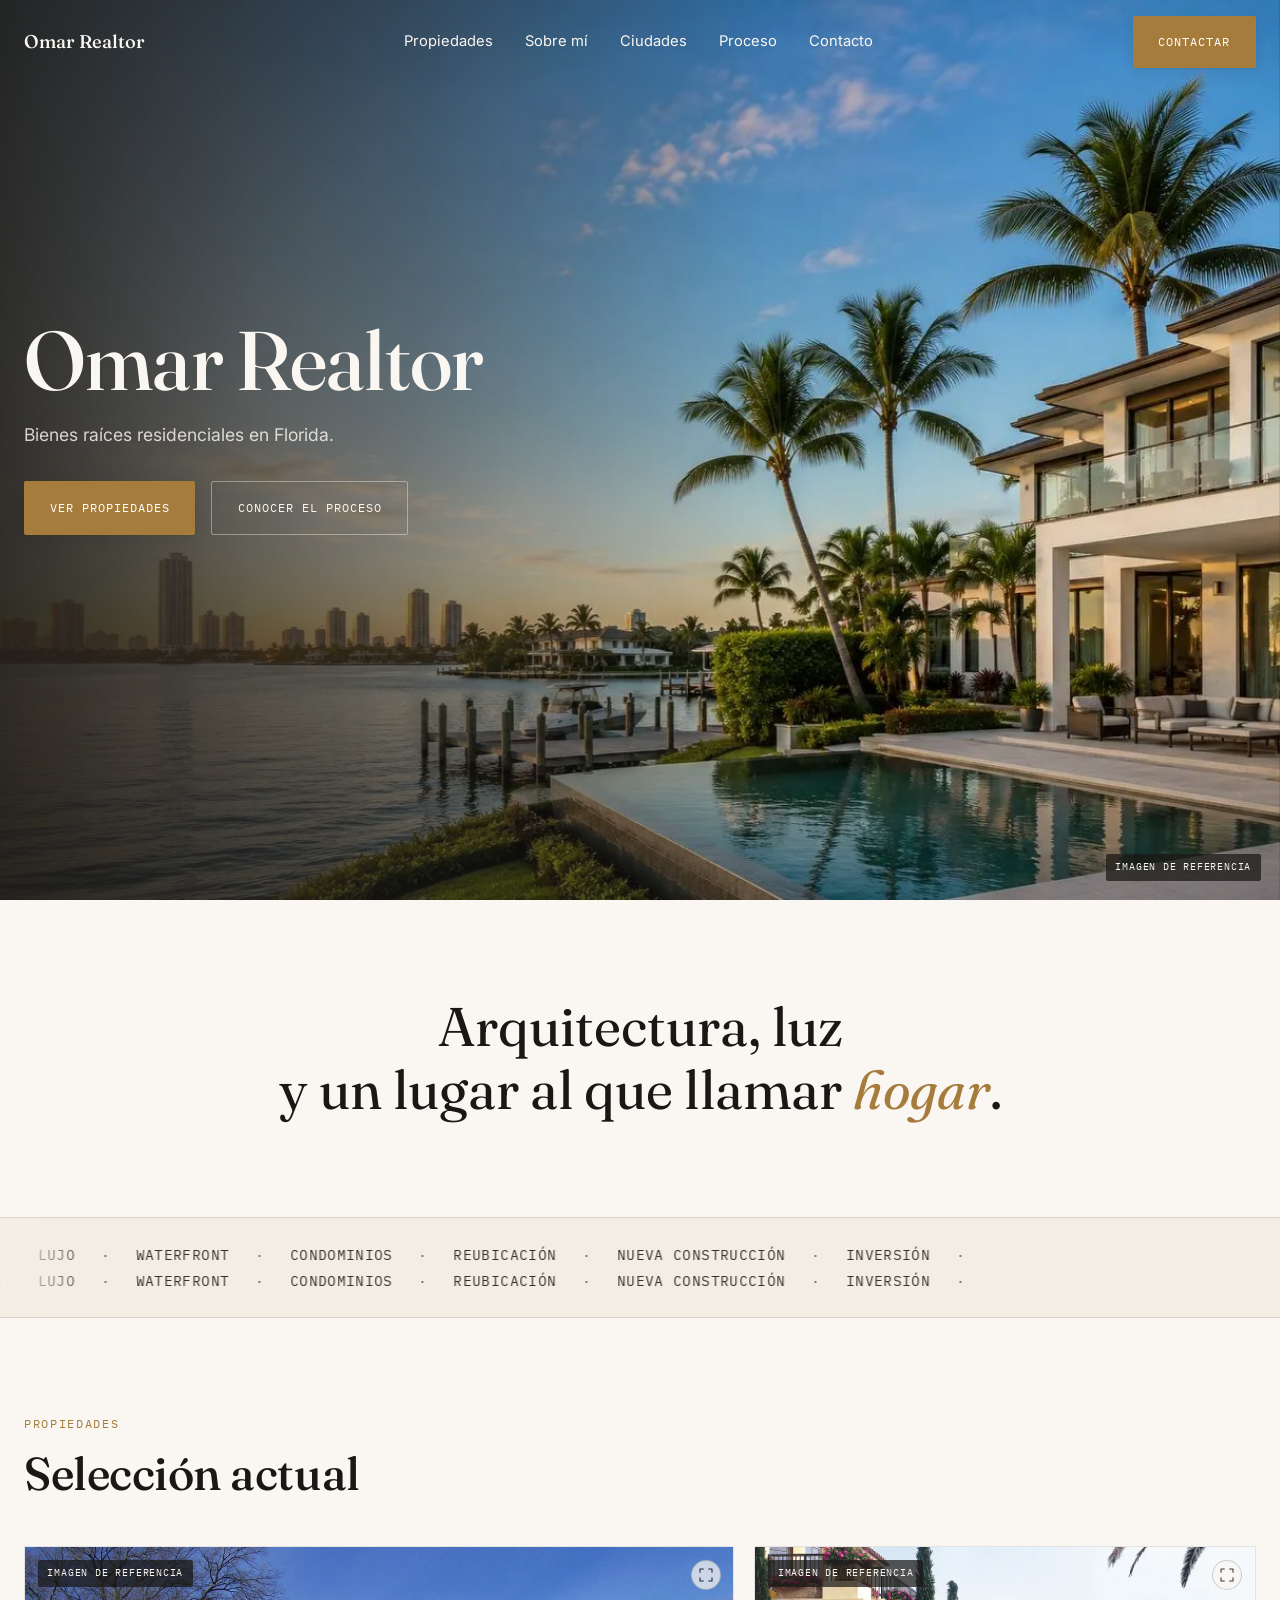
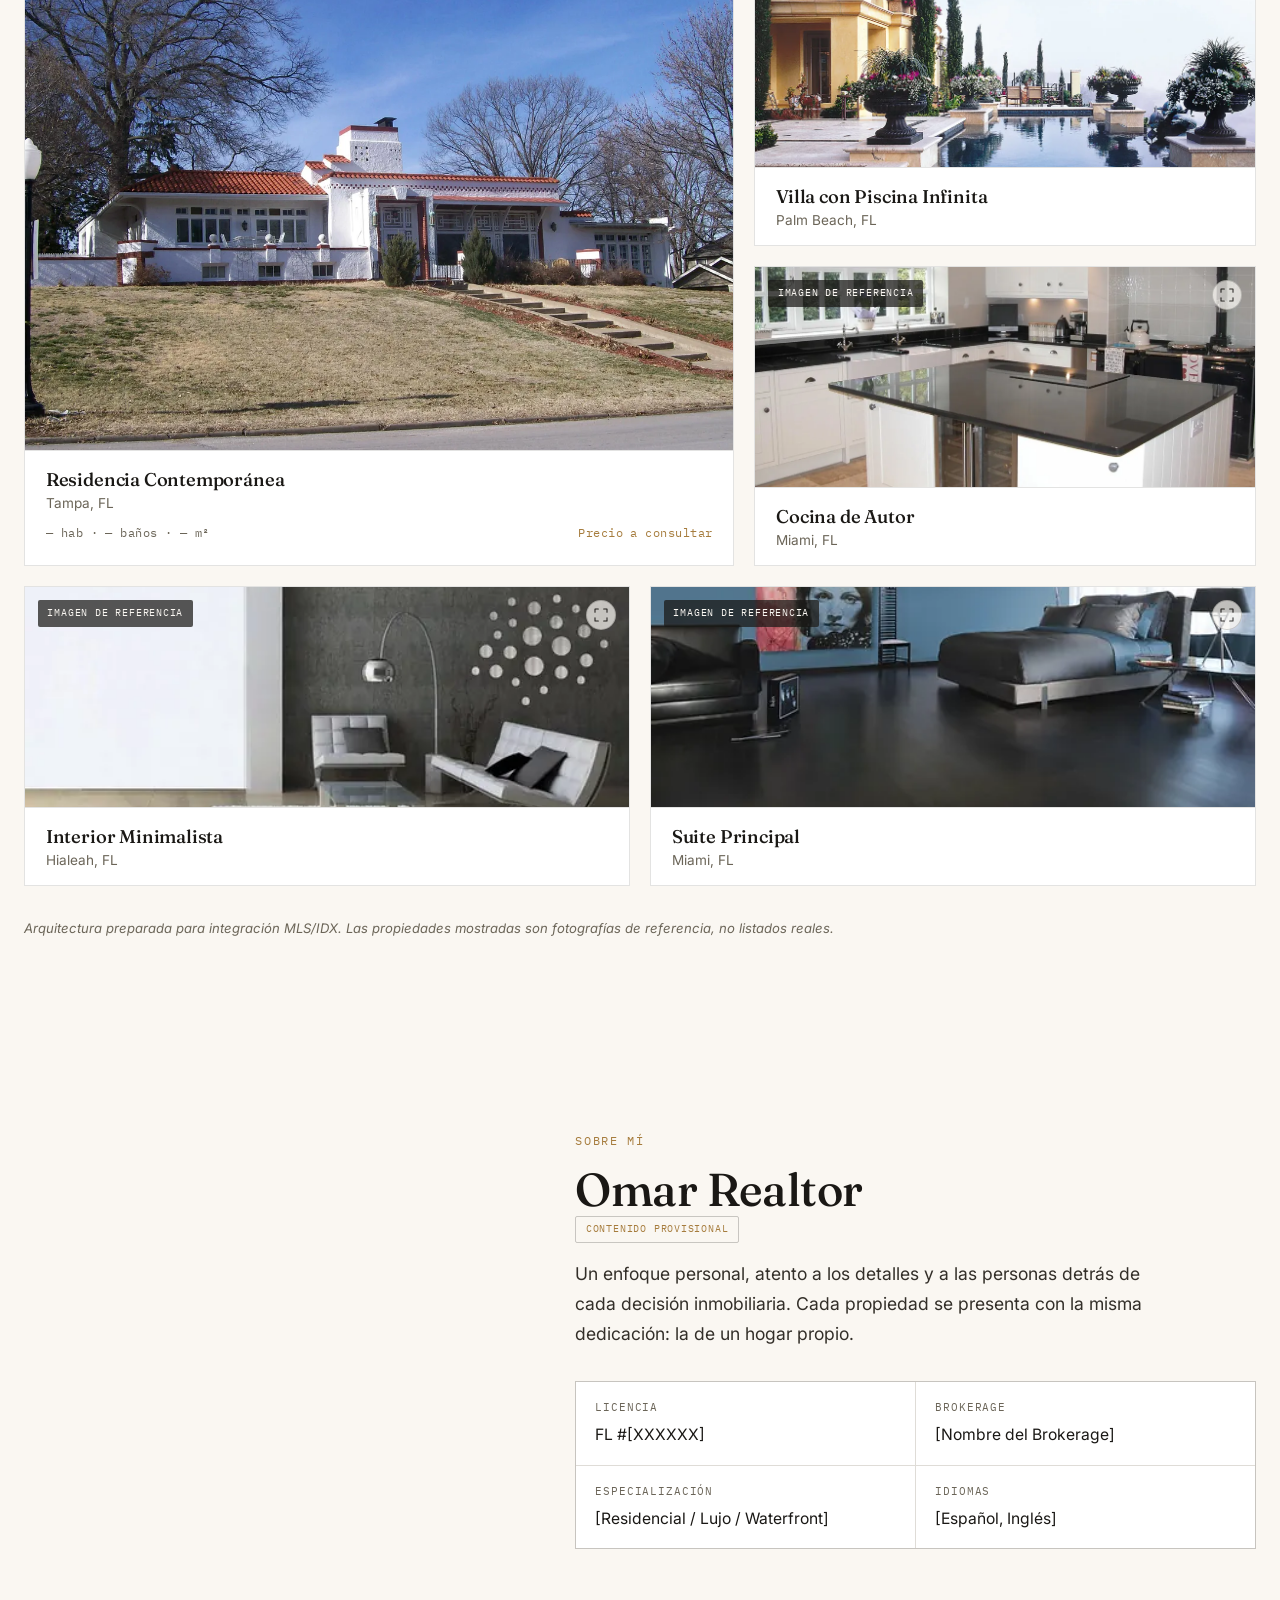
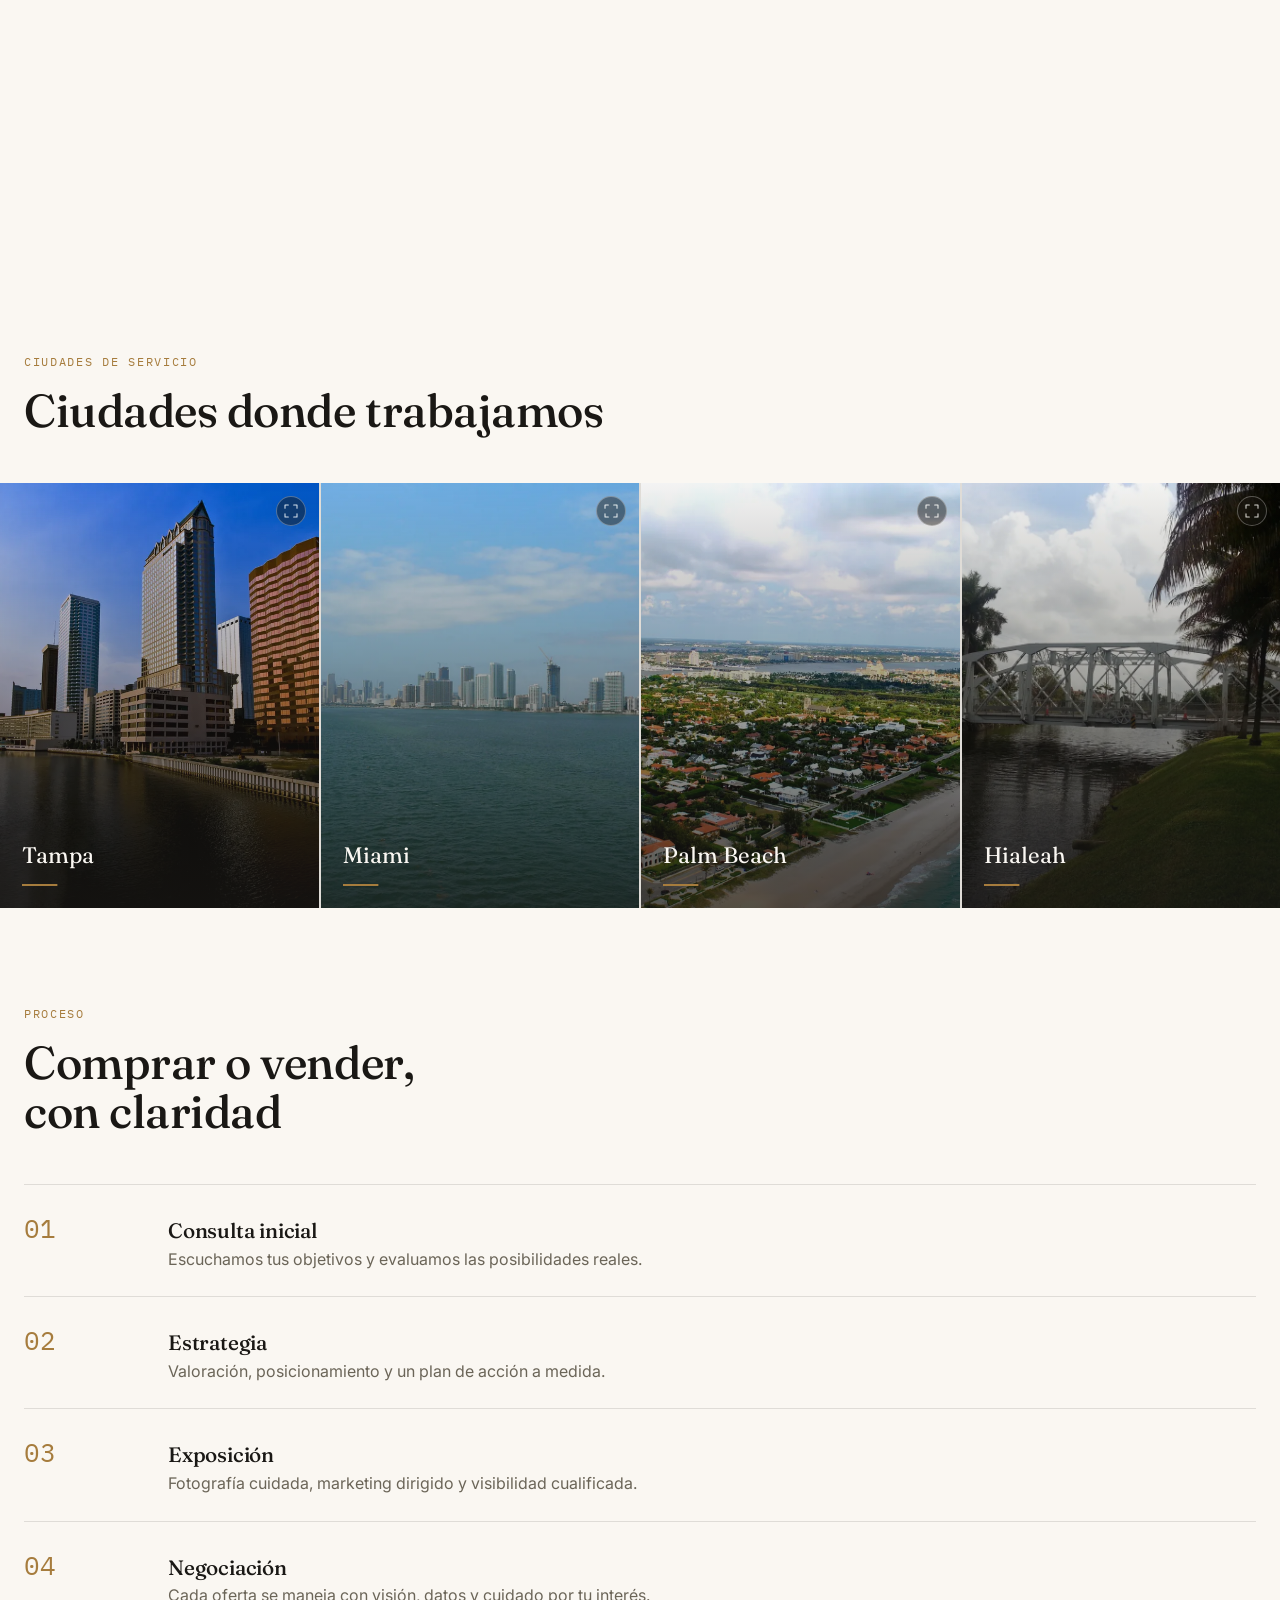
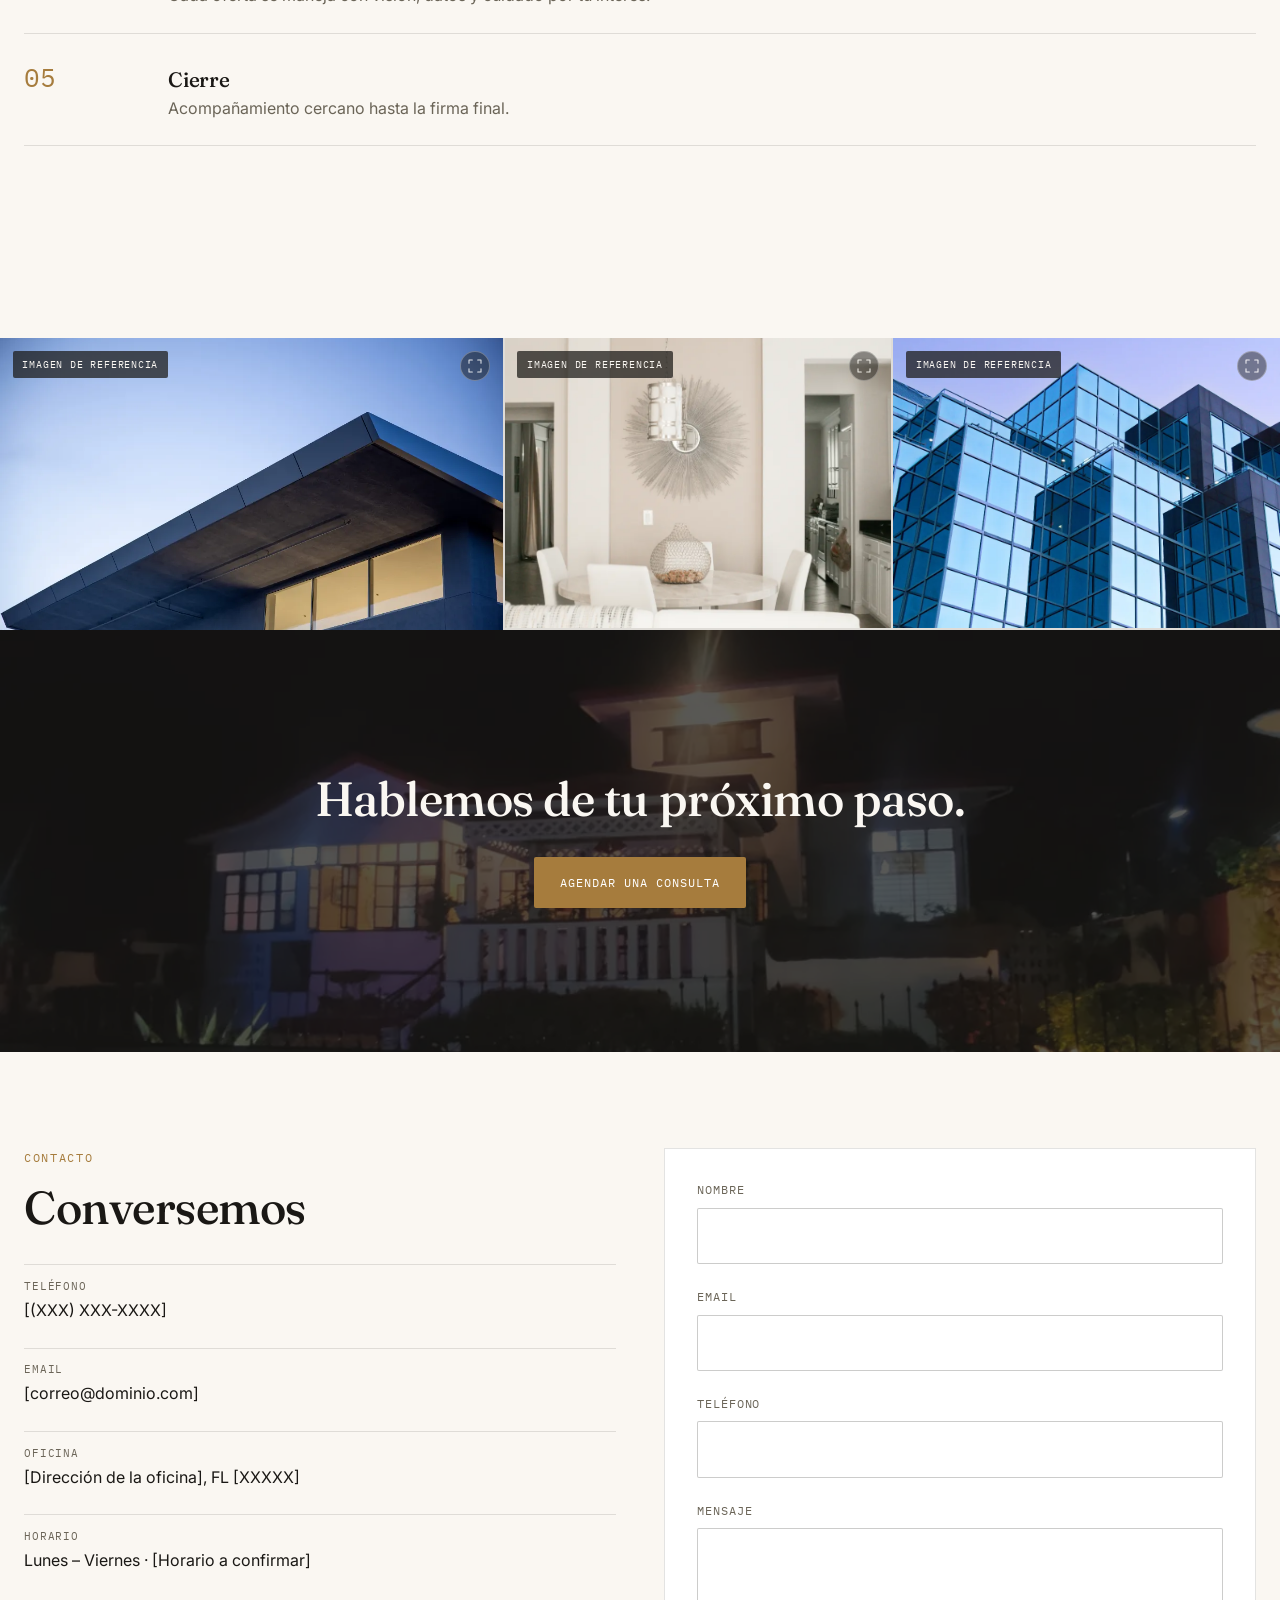
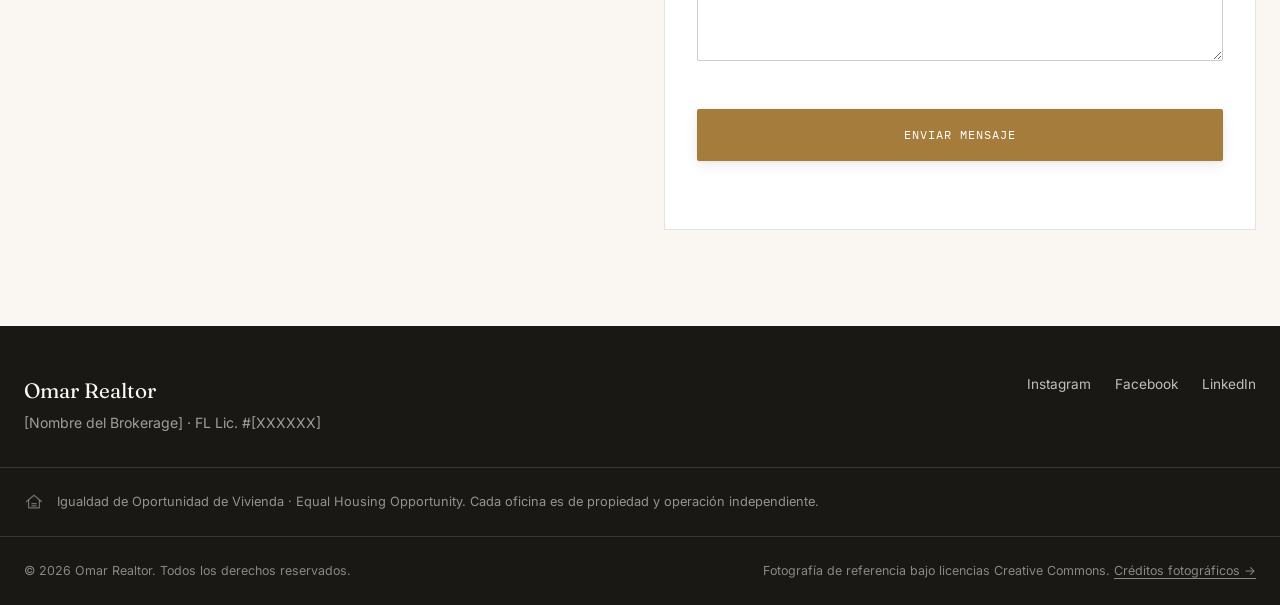
==== commit adbf9d4e: "Swap hero photo to client-provided waterfront estate image - Replace assets/img/hero.webp with the n" ====
--- a/index.html
+++ b/index.html
@@ -21,7 +21,7 @@
   <!-- Hero image priority -->
   <link rel="preload" as="image" href="assets/img/hero.webp" fetchpriority="high" />
 
-  <link rel="stylesheet" href="styles.css?v=20260813b" />
+  <link rel="stylesheet" href="styles.css?v=20260813c" />
 
   <!-- SEO local: schema.org RealEstateAgent — placeholders, completar con datos reales -->
   <script type="application/ld+json">
@@ -79,7 +79,7 @@
     <!-- ============ HERO ============ -->
     <section class="hero" id="top" data-hero>
       <div class="hero-media">
-        <img class="hero-img" src="assets/img/hero.webp" alt="Fachada de vivienda contemporánea al atardecer — fotografía de referencia" fetchpriority="high" loading="eager" decoding="sync" />
+        <img class="hero-img" src="assets/img/hero.webp" alt="Residencia frente al agua con piscina infinita, palmeras y vista al skyline al atardecer — fotografía de referencia" fetchpriority="high" loading="eager" decoding="sync" />
       </div>
       <span class="ref-badge ref-badge--hero">Imagen de referencia</span>
       <div class="hero-vignette" aria-hidden="true"></div>
@@ -406,6 +406,6 @@
   <script defer src="lib/manifest.js"></script>
 
   <!-- entry point -->
-  <script defer src="main.js?v=20260813b"></script>
+  <script defer src="main.js?v=20260813c"></script>
 </body>
 </html>
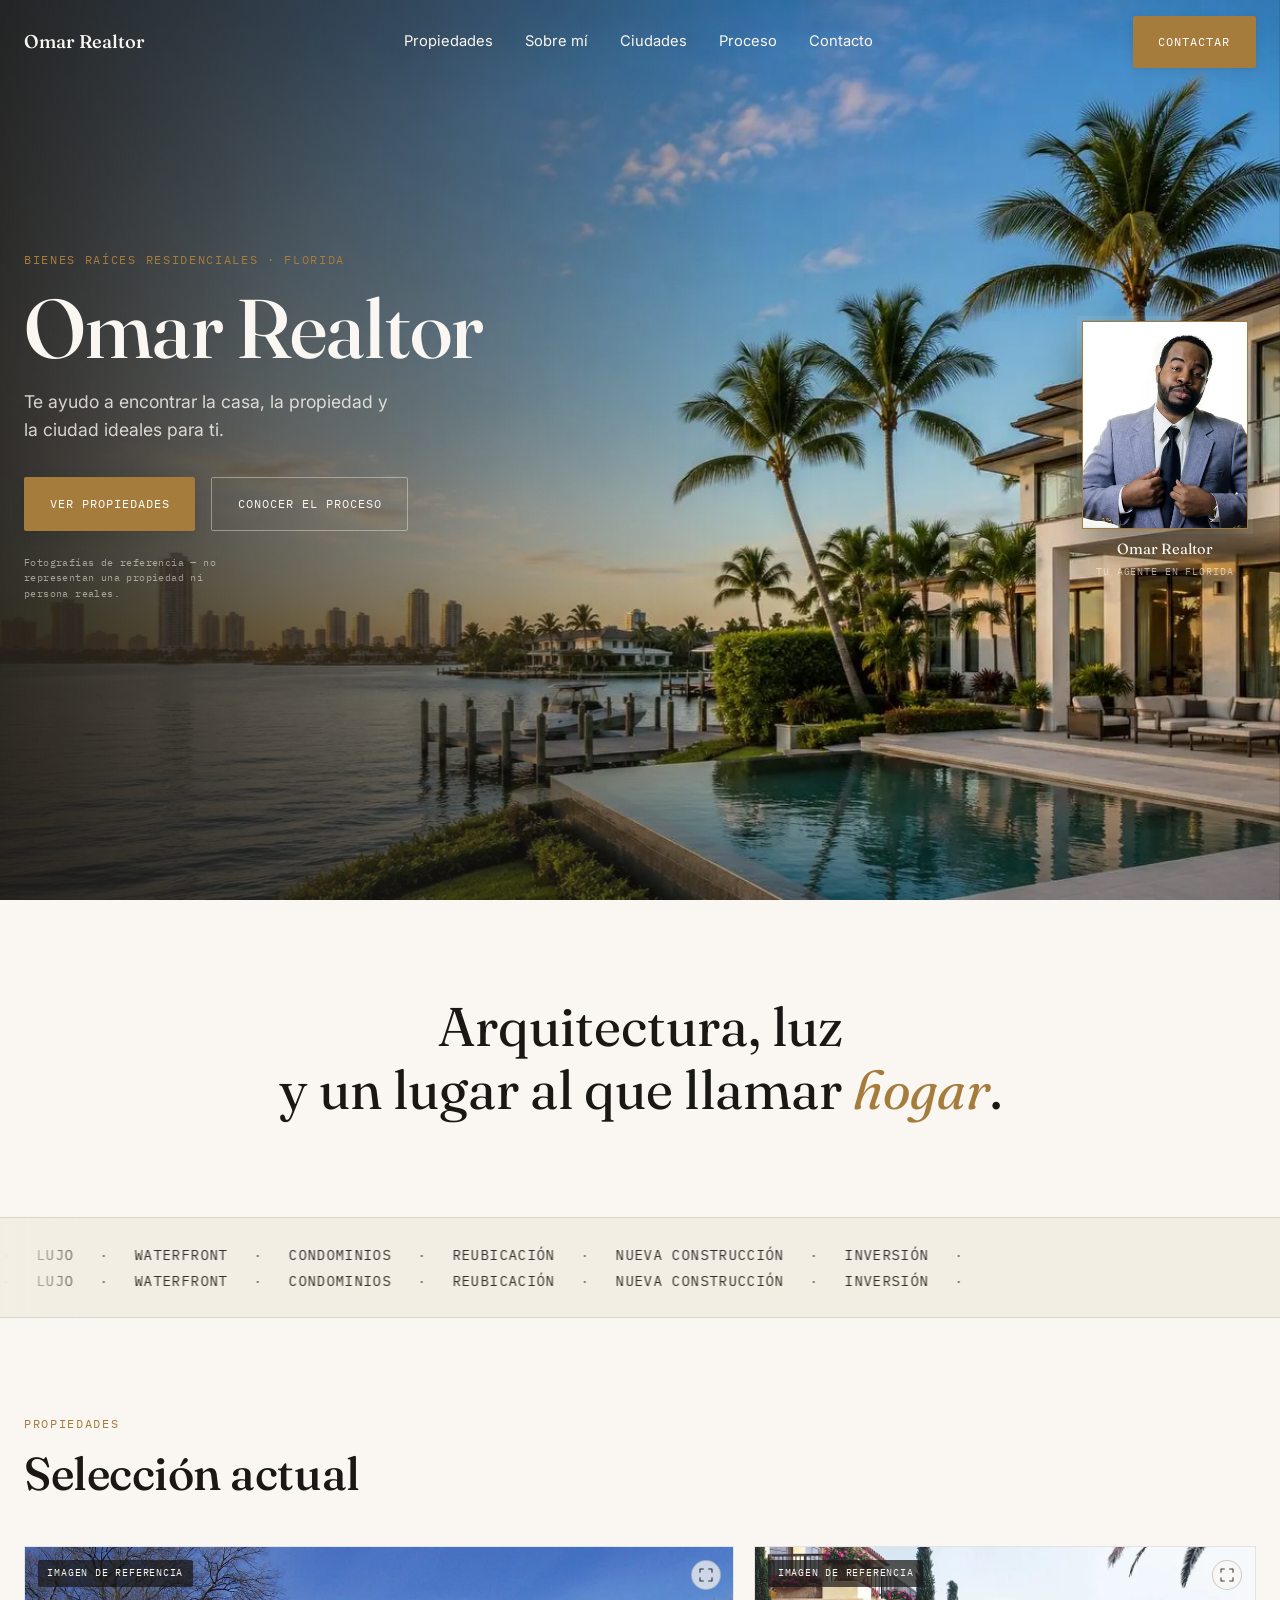
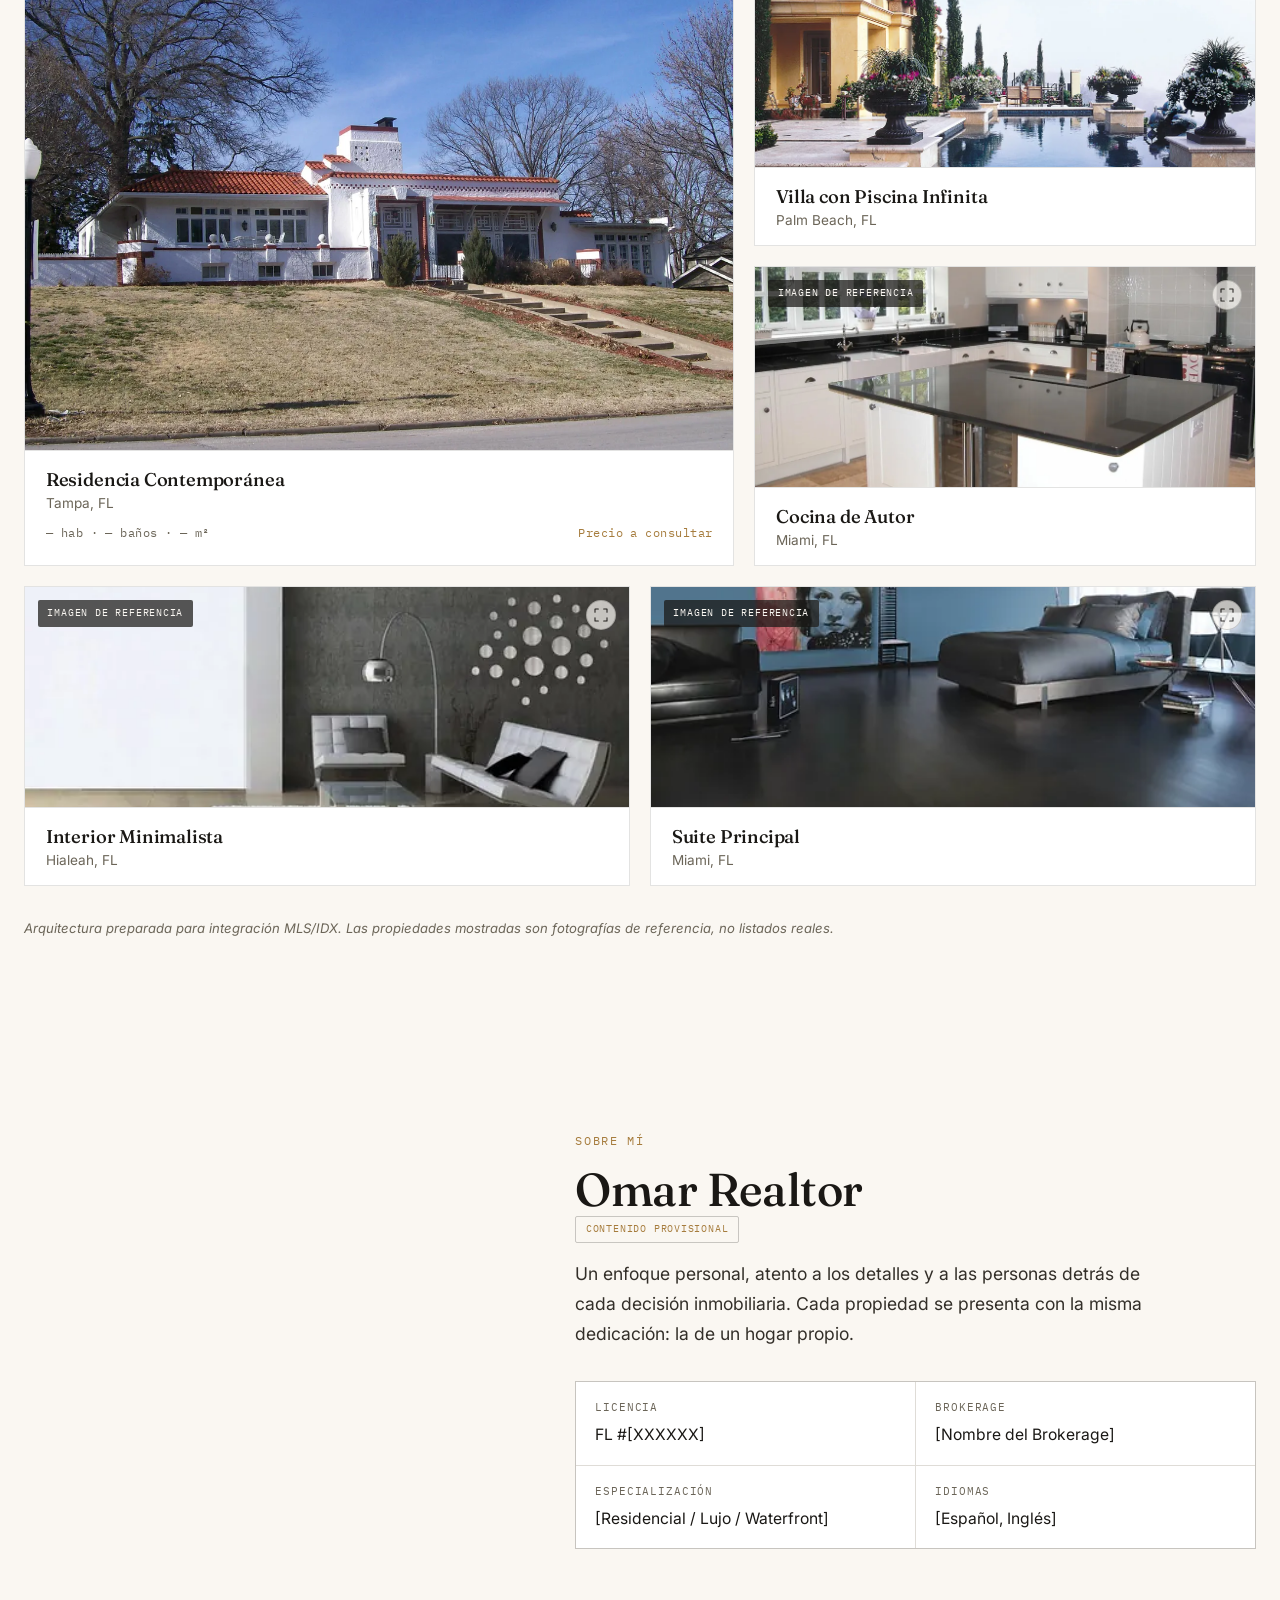
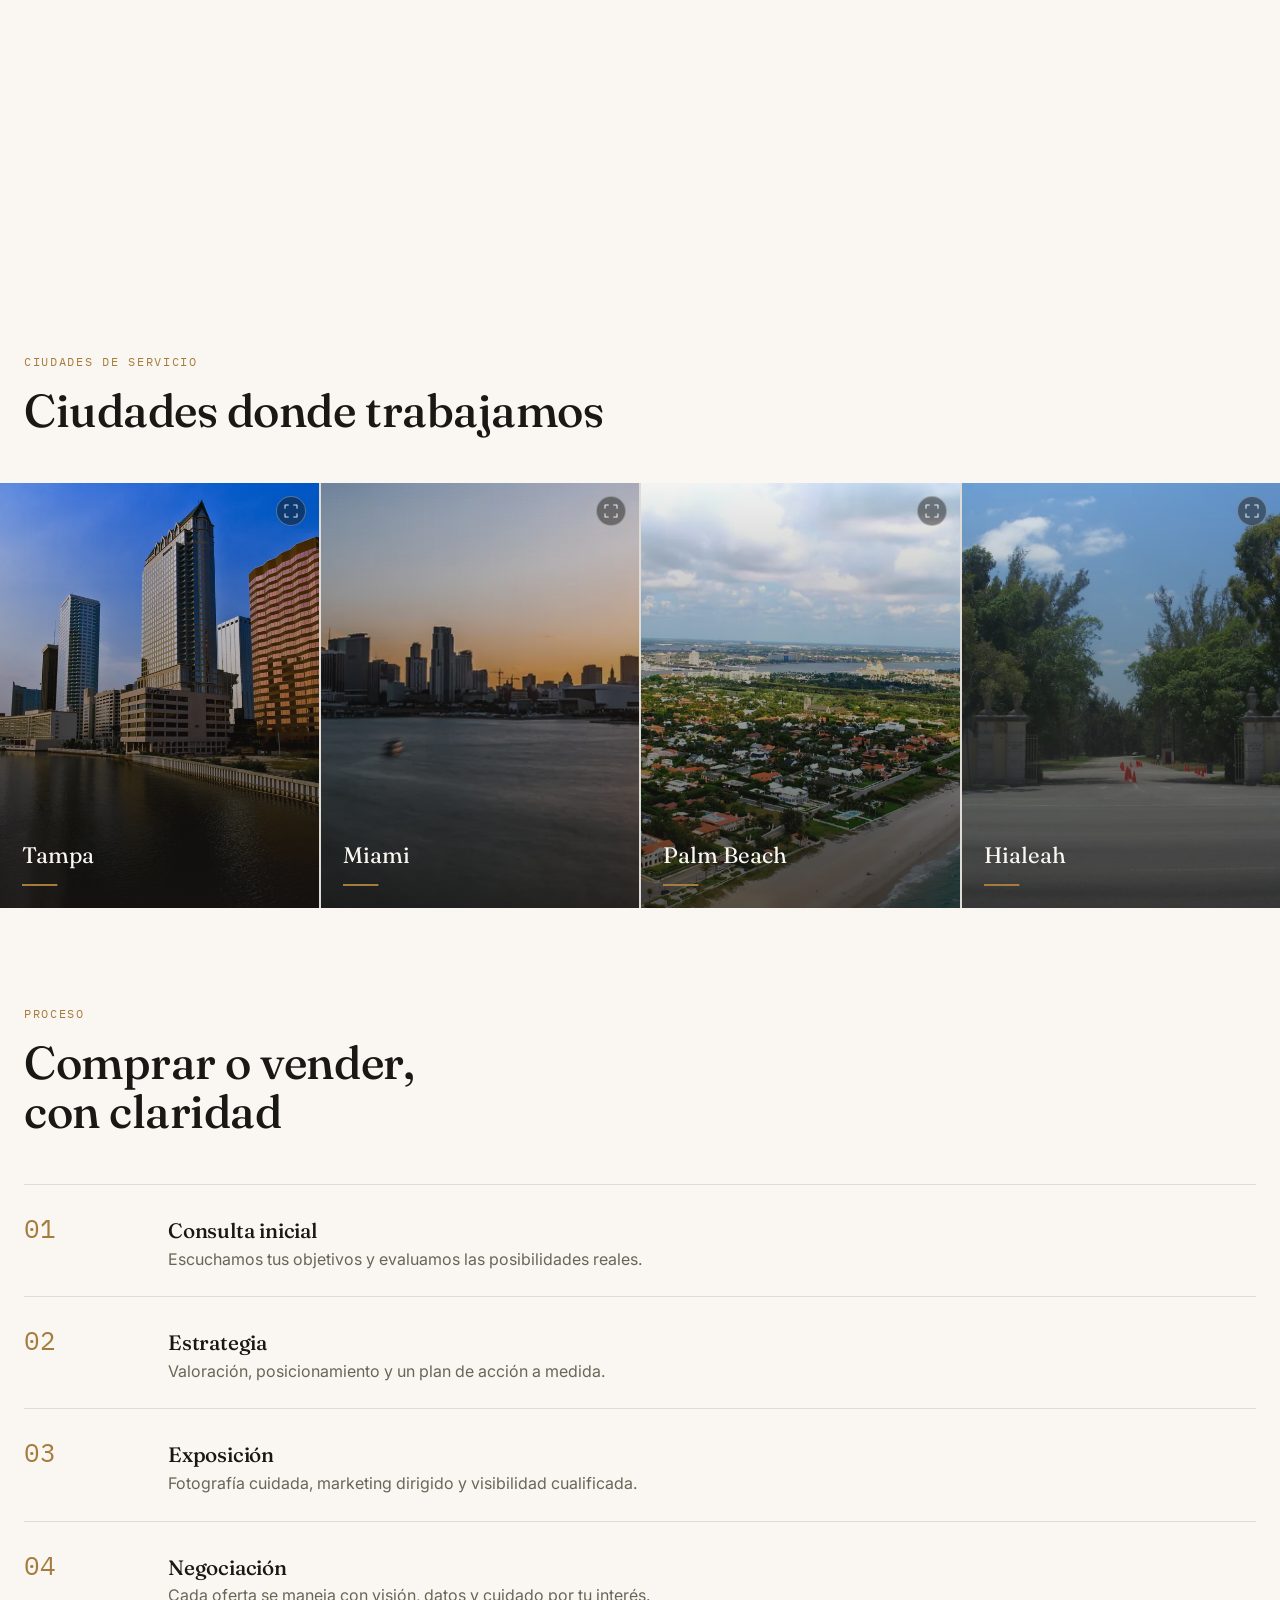
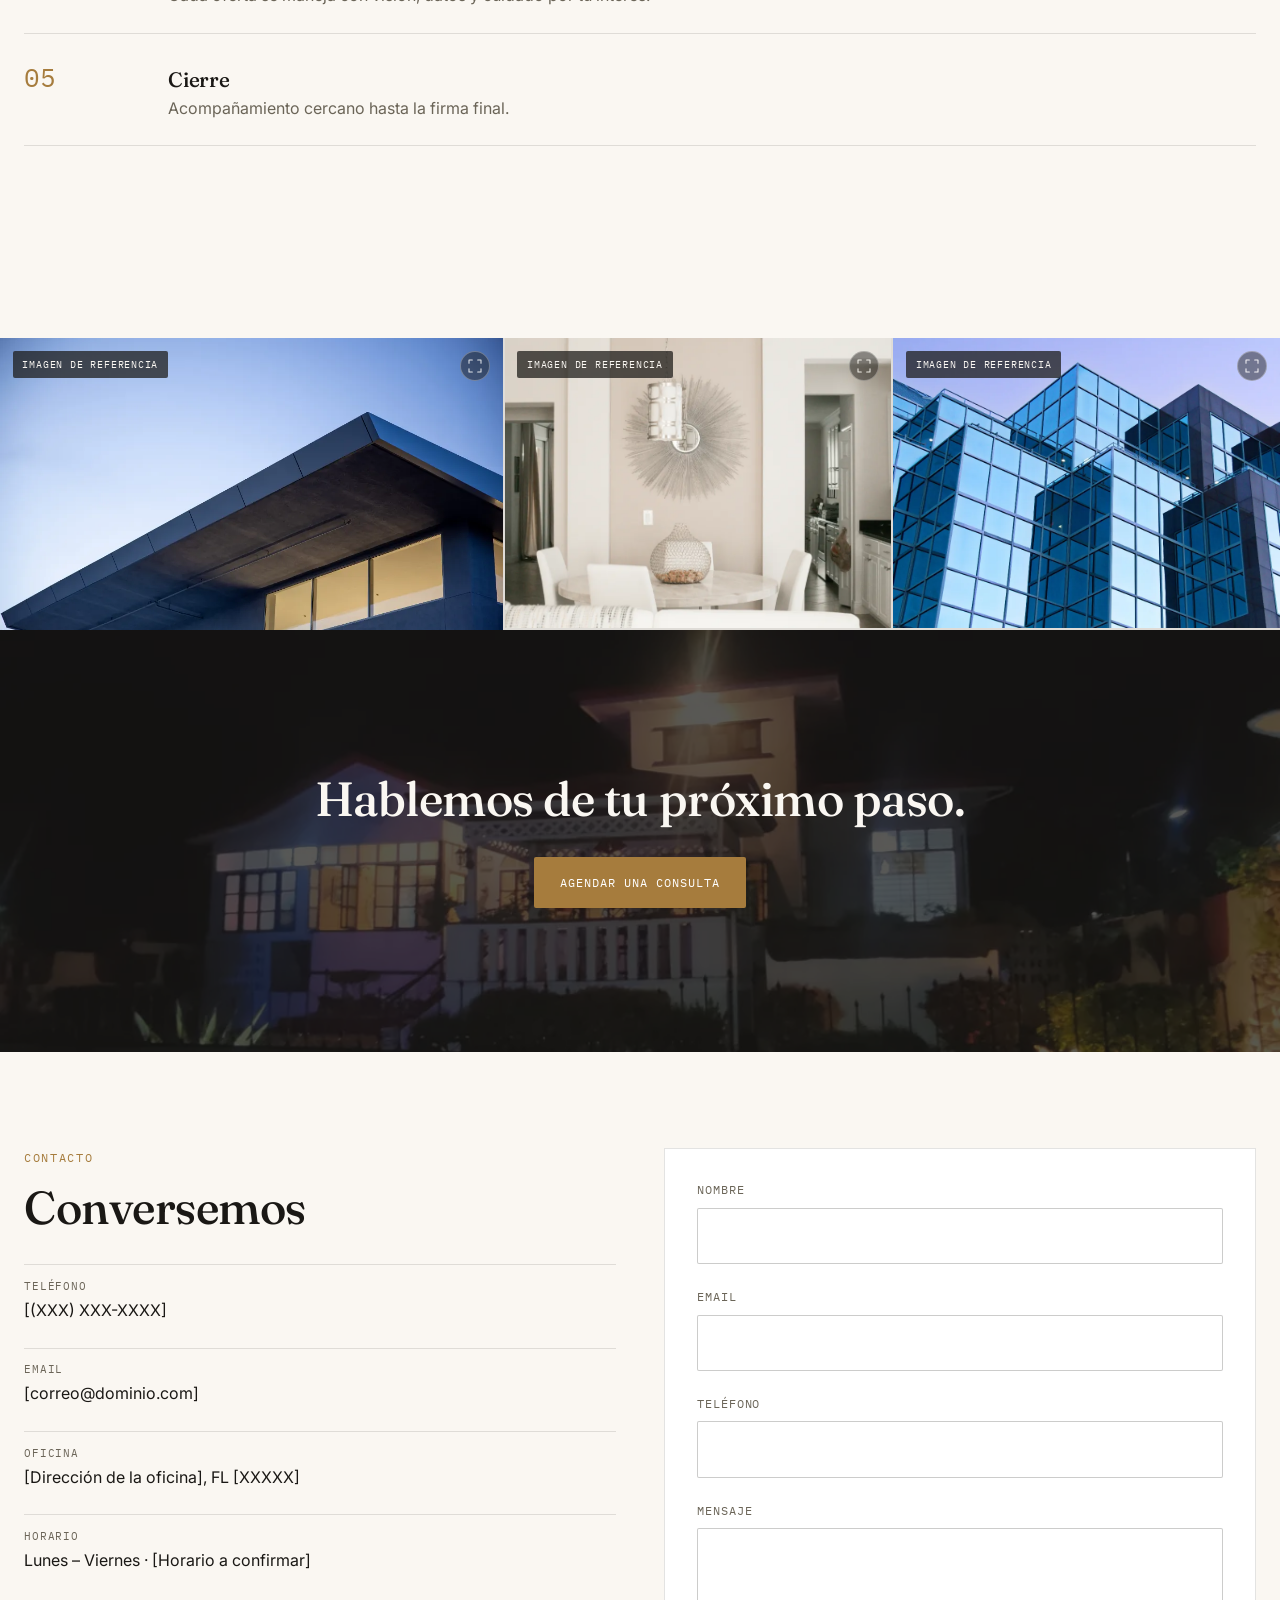
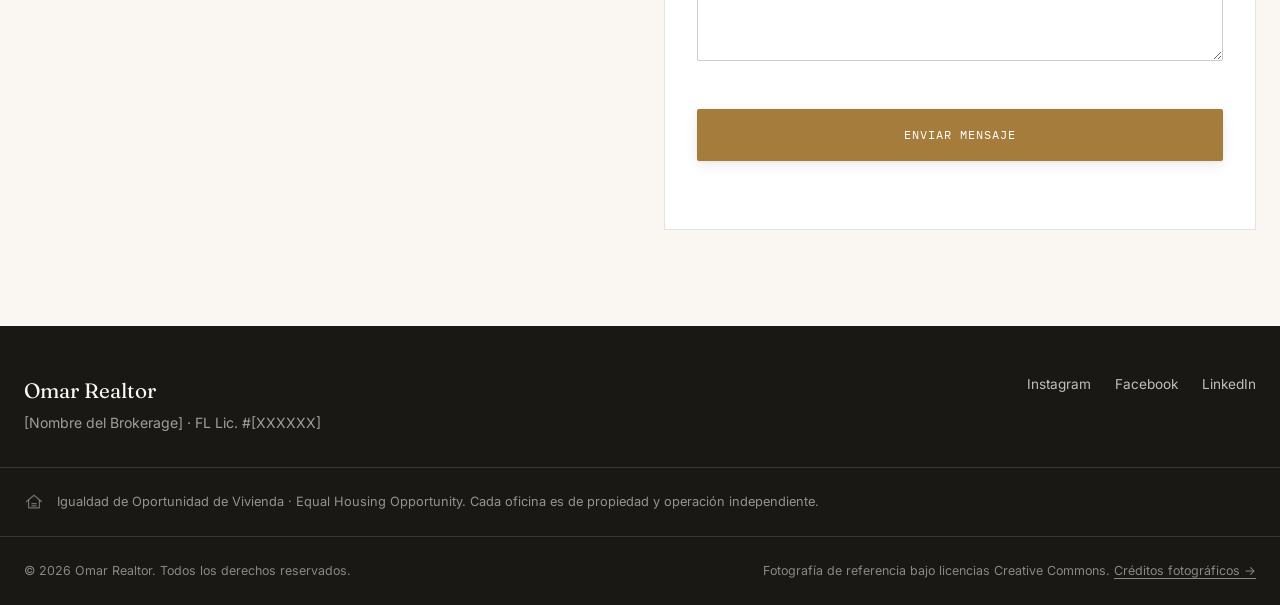
==== commit 96beec75: "Add Omar's portrait to the Hero and upgrade Miami/Hialeah photography - Add a framed hero-agent port" ====
--- a/index.html
+++ b/index.html
@@ -21,7 +21,7 @@
   <!-- Hero image priority -->
   <link rel="preload" as="image" href="assets/img/hero.webp" fetchpriority="high" />
 
-  <link rel="stylesheet" href="styles.css?v=20260813c" />
+  <link rel="stylesheet" href="styles.css?v=20260813g" />
 
   <!-- SEO local: schema.org RealEstateAgent — placeholders, completar con datos reales -->
   <script type="application/ld+json">
@@ -81,18 +81,28 @@
       <div class="hero-media">
         <img class="hero-img" src="assets/img/hero.webp" alt="Residencia frente al agua con piscina infinita, palmeras y vista al skyline al atardecer — fotografía de referencia" fetchpriority="high" loading="eager" decoding="sync" />
       </div>
-      <span class="ref-badge ref-badge--hero">Imagen de referencia</span>
       <div class="hero-vignette" aria-hidden="true"></div>
       <div class="hero-scrim" aria-hidden="true"></div>
       <div class="hero-grain" aria-hidden="true"></div>
       <div class="hero-inner">
+        <span class="eyebrow">Bienes Raíces Residenciales · Florida</span>
         <h1 class="hero-title">Omar Realtor</h1>
-        <p class="hero-sub">Bienes raíces residenciales en Florida.</p>
+        <p class="hero-sub">Te ayudo a encontrar la casa, la propiedad y la ciudad ideales para ti.</p>
         <div class="hero-actions">
           <a class="btn btn-primary" href="#propiedades">Ver propiedades</a>
           <a class="btn btn-ghost-hero" href="#proceso">Conocer el proceso</a>
         </div>
-      </div>
+        <p class="hero-disclosure">Fotografías de referencia — no representan una propiedad ni persona reales.</p>
+      </div>
+      <a class="hero-agent" href="#sobre-mi" aria-label="Conoce a Omar Realtor">
+        <span class="hero-agent-frame">
+          <img src="assets/img/portrait-realtor.webp" alt="Omar Realtor — fotografía de referencia" loading="eager" decoding="async" />
+        </span>
+        <span class="hero-agent-caption">
+          <span class="hero-agent-name">Omar Realtor</span>
+          <span class="hero-agent-tag">Tu agente en Florida</span>
+        </span>
+      </a>
     </section>
 
     <!-- ============ STATEMENT ============ -->
@@ -228,7 +238,7 @@
         </button>
         <button type="button" class="area-card" data-reveal data-lightbox="areas" data-lightbox-caption="Miami, FL">
           <span class="expand-icon" aria-hidden="true"><svg viewBox="0 0 24 24" width="16" height="16" fill="none" stroke="currentColor" stroke-width="1.6" stroke-linecap="round" stroke-linejoin="round"><path d="M8 3H3v5M16 3h5v5M21 16v5h-5M3 16v5h5"/></svg></span>
-          <img class="area-img" src="assets/img/city-miami.webp" alt="Miami, Florida — skyline sobre Biscayne Bay" loading="lazy" decoding="async" />
+          <img class="area-img" src="assets/img/city-miami.webp" alt="Miami, Florida — skyline del centro al atardecer" loading="lazy" decoding="async" />
           <span class="area-overlay" aria-hidden="true"></span>
           <span class="area-name">Miami<span class="area-rule" aria-hidden="true"></span></span>
         </button>
@@ -240,7 +250,7 @@
         </button>
         <button type="button" class="area-card" data-reveal data-lightbox="areas" data-lightbox-caption="Hialeah, FL">
           <span class="expand-icon" aria-hidden="true"><svg viewBox="0 0 24 24" width="16" height="16" fill="none" stroke="currentColor" stroke-width="1.6" stroke-linecap="round" stroke-linejoin="round"><path d="M8 3H3v5M16 3h5v5M21 16v5h-5M3 16v5h5"/></svg></span>
-          <img class="area-img" src="assets/img/city-hialeah.webp" alt="Hialeah, Florida — puente histórico junto al canal" loading="lazy" decoding="async" />
+          <img class="area-img" src="assets/img/city-hialeah.webp" alt="Hialeah, Florida — entrada histórica de Hialeah Park" loading="lazy" decoding="async" />
           <span class="area-overlay" aria-hidden="true"></span>
           <span class="area-name">Hialeah<span class="area-rule" aria-hidden="true"></span></span>
         </button>
@@ -406,6 +416,6 @@
   <script defer src="lib/manifest.js"></script>
 
   <!-- entry point -->
-  <script defer src="main.js?v=20260813c"></script>
+  <script defer src="main.js?v=20260813g"></script>
 </body>
 </html>
--- a/styles.css
+++ b/styles.css
@@ -359,7 +359,43 @@
   box-shadow: 0 16px 32px rgba(26,24,21,0.28);
 }
 
-.ref-badge--hero { top: auto; left: auto; bottom: 1.2rem; right: 1.2rem; }
+.hero-disclosure {
+  font-family: var(--font-mono); font-size: 0.62rem; letter-spacing: 0.04em;
+  color: rgba(250,247,242,0.55); margin-top: var(--space-3); max-width: 34ch;
+}
+
+/* Hero signature: a small framed portrait of the agent, resting in the
+   scene like a photograph rather than a cut-out — the one bold new element,
+   everything else in the hero stays as it was. */
+.hero-agent {
+  position: absolute; z-index: 3;
+  left: 50%; bottom: var(--space-4);
+  transform: translateX(-50%);
+  display: flex; flex-direction: column; align-items: center; gap: 0.55rem;
+  text-decoration: none;
+}
+.hero-agent-frame {
+  display: block; width: 96px; aspect-ratio: 4/5; overflow: hidden;
+  border: 1px solid var(--accent);
+  box-shadow: 0 20px 40px rgba(26,24,21,0.45), 0 0 0 5px rgba(250,247,242,0.08);
+  background: var(--ink);
+  transition: transform .4s var(--ease-soft), box-shadow .4s var(--ease-soft);
+}
+.hero-agent-frame img { width: 100%; height: 100%; object-fit: cover; object-position: 50% 12%; }
+.hero-agent:hover .hero-agent-frame {
+  transform: translateY(-4px);
+  box-shadow: 0 28px 54px rgba(26,24,21,0.5), 0 0 0 5px rgba(250,247,242,0.14);
+}
+.hero-agent-caption { text-align: center; }
+.hero-agent-name { display: block; font-family: var(--font-display); font-size: 0.92rem; color: var(--bg); }
+.hero-agent-tag {
+  display: block; font-family: var(--font-mono); font-size: 0.6rem;
+  letter-spacing: 0.09em; text-transform: uppercase; color: rgba(250,247,242,0.62); margin-top: 0.15rem;
+}
+@media (min-width: 720px) {
+  .hero-agent { left: auto; right: var(--space-4); bottom: auto; top: 50%; transform: translateY(-50%); }
+  .hero-agent-frame { width: clamp(140px, 13vw, 210px); }
+}
 
 @media (min-width: 720px) {
   .hero-img { object-position: 68% 42%; }
